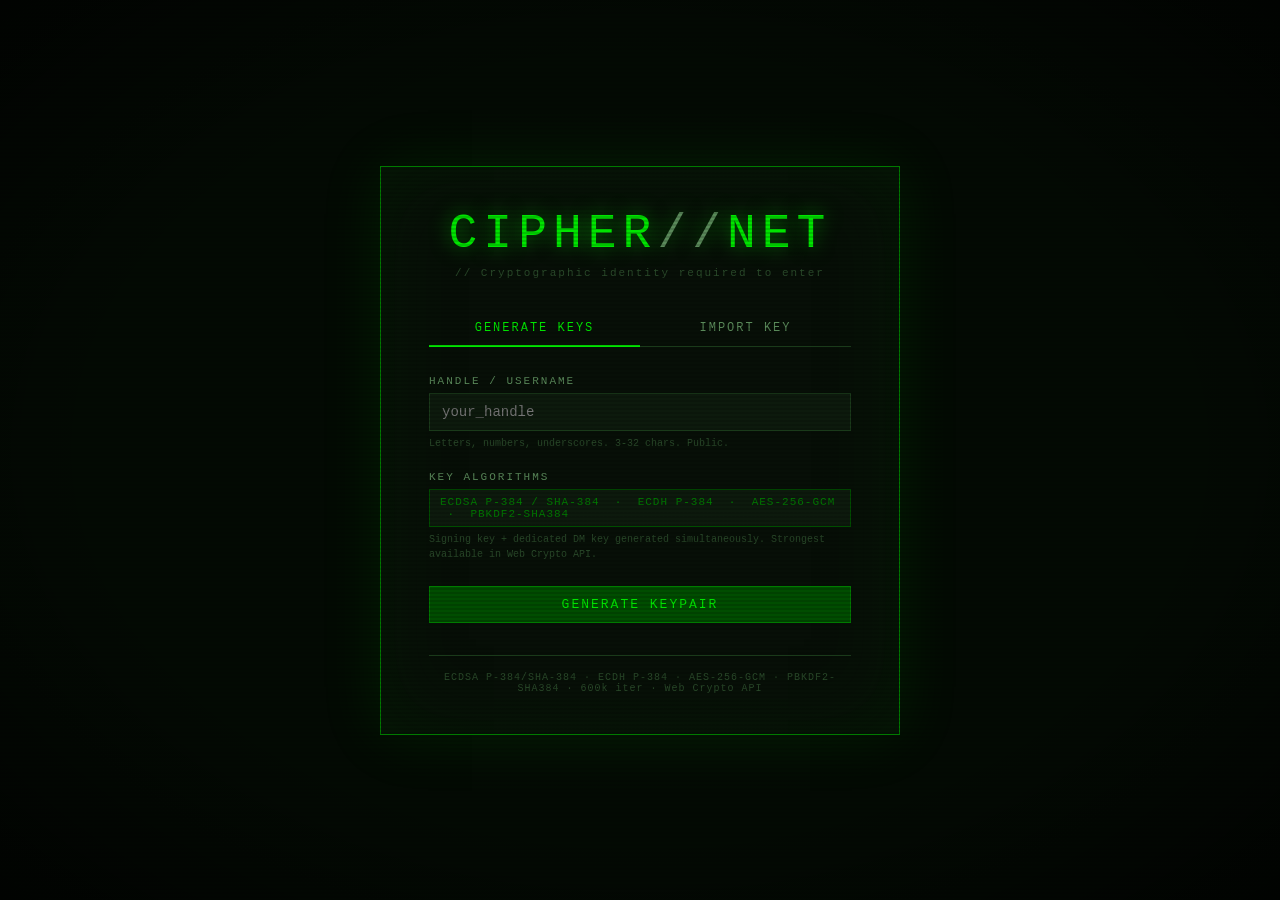
==== index.html @ cbbcfdb6 "removed ambiguity" ====
<!DOCTYPE html>
<html lang="en">
<head>
<meta charset="UTF-8">
<meta name="viewport" content="width=device-width, initial-scale=1.0">
<title>CIPHER // Secure Chat</title>
<link rel="stylesheet" href="app.css">
</head>
<body>

<!-- ═══ LOCK SCREEN ═══ -->
<div id="lock-screen">
  <div class="lock-inner">
    <div class="lock-logo">CIPHER<span>//</span>NET</div>
    <div class="lock-sub">// Cryptographic identity required to enter</div>

    <div class="lock-tab-bar">
      <div class="lock-tab active" id="lock-tab-register">GENERATE KEYS</div>
      <div class="lock-tab" id="lock-tab-login">IMPORT KEY</div>
    </div>

    <!-- REGISTER -->
    <div id="lock-panel-register">
      <div class="field-group">
        <label class="field-label" for="reg-username">Handle / Username</label>
        <input class="field-input" id="reg-username" type="text" placeholder="your_handle" maxlength="32" autocomplete="off" spellcheck="false">
        <div class="field-hint">Letters, numbers, underscores. 3-32 chars. Public.</div>
      </div>
      <div class="field-group">
        <div class="field-label">Key Algorithms</div>
        <div class="algo-badge">ECDSA P-384 / SHA-384 &nbsp;·&nbsp; ECDH P-384 &nbsp;·&nbsp; AES-256-GCM &nbsp;·&nbsp; PBKDF2-SHA384</div>
        <div class="field-hint">Signing key + dedicated DM key generated simultaneously. Strongest available in Web Crypto API.</div>
      </div>
      <div id="key-gen-area" class="hidden">
        <div class="progress-bar"><div class="progress-fill" id="gen-progress"></div></div>
        <div class="warning-box">
          <div class="w-title">WARNING: PRIVATE KEY - SHOWN ONCE</div>
          <p>Save your private key now. It will <strong class="amber">NOT</strong> be stored anywhere. If you lose it, your identity is gone forever. Your DM key is derived automatically and persists in localStorage.</p>
        </div>
        <div class="field-group field-group-rel">
          <label class="field-label priv-label">&#9888; SIGNING PRIVATE KEY &mdash; SAVE THIS &mdash; PASTE THIS TO LOG IN</label>
          <div class="key-display priv-key-box" id="priv-key-display">Generating...</div>
          <button class="copy-btn" id="copy-priv-btn">COPY PRIVATE KEY</button>
        </div>
        <div class="field-group field-group-rel">
          <label class="field-label pub-label">PUBLIC KEY &mdash; safe to share &mdash; do NOT paste this to log in</label>
          <div class="key-display" id="pub-key-display">Generating...</div>
          <button class="copy-btn" id="copy-pub-btn">COPY PUBLIC KEY</button>
        </div>
        <div class="check-row">
          <input type="checkbox" id="confirm-saved">
          <label for="confirm-saved">I have saved my private key securely. I understand it cannot be recovered if lost.</label>
        </div>
      </div>
      <div class="lock-btn-row">
        <button class="btn btn-primary btn-wide" id="btn-gen">GENERATE KEYPAIR</button>
        <button class="btn btn-primary btn-wide hidden" id="btn-activate" disabled>ENTER CIPHER//NET</button>
      </div>
    </div>

    <!-- IMPORT -->
    <div id="lock-panel-login" class="hidden">
      <div class="drop-zone" id="drop-zone">DROP cipher-identity.json HERE or click to browse</div>
      <input type="file" id="identity-file-input" accept=".json,application/json" class="hidden">
      <div class="identity-preview hidden" id="identity-preview"></div>
      <div class="field-group">
        <label class="field-label" for="login-privkey">Signing Private Key (PKCS#8 PEM)</label>
        <textarea class="field-input mono-sm" id="login-privkey" rows="5" placeholder="Paste your SIGNING PRIVATE KEY here&#10;-----BEGIN PRIVATE KEY-----&#10;MIG...&#10;-----END PRIVATE KEY-----&#10;(NOT the public key)" spellcheck="false"></textarea>
        <div class="field-hint">Your identity and DM key are re-derived from this.</div>
      </div>
      <div class="field-group">
        <label class="field-label" for="login-username">Handle (optional override)</label>
        <input class="field-input" id="login-username" type="text" placeholder="leave blank to use stored handle" maxlength="32" autocomplete="off">
      </div>
      <div id="login-error" class="login-error hidden"></div>
      <div class="lock-btn-row">
        <button class="btn btn-primary btn-wide" id="btn-import">IMPORT AND ENTER</button>
      </div>
    </div>

    <div class="lock-footer">ECDSA P-384/SHA-384 · ECDH P-384 · AES-256-GCM · PBKDF2-SHA384 · 600k iter · Web Crypto API</div>
  </div>
</div>

<!-- ═══ MAIN APP ═══ -->
<div id="app" class="hidden">
  <header>
    <div class="logo">CIPHER<span>//</span>NET</div>
    <div class="status-bar">
      <span><span class="dot active"></span>LOCAL NODE</span>
      <span id="user-badge" class="hidden"></span>
    </div>
  </header>

  <div id="storage-warning" class="hidden">
    <span class="warn-icon">!</span>
    <span>Identity lives in localStorage. Clearing site data will erase it.
    <button id="warn-export-btn" class="warn-link">Export backup</button></span>
    <button class="dismiss-warn" id="dismiss-warn-btn" title="Dismiss">x</button>
  </div>

  <div class="main">
    <!-- SIDEBAR -->
    <div class="sidebar">
      <div class="sidebar-section">
        <div class="sidebar-label">// Channels</div>
        <div class="channel-list" id="channel-list">
          <div class="channel-item active" data-channel="general" data-type="channel"># general <span class="online-count" id="cnt-general">0</span></div>
          <div class="channel-item" data-channel="random" data-type="channel"># random <span class="online-count" id="cnt-random">0</span></div>
          <div class="channel-item" data-channel="tech" data-type="channel"># tech <span class="online-count" id="cnt-tech">0</span></div>
        </div>
      </div>

      <div class="sidebar-section">
        <div class="sidebar-label">// Direct Messages</div>
        <div class="dm-list" id="dm-list">
          <div class="dm-empty">Click a user to open a DM</div>
        </div>
      </div>

      <div class="sidebar-section sidebar-users">
        <div class="sidebar-label">// Users <span class="sidebar-hint">(click to DM)</span></div>
        <div class="user-list" id="user-list">
          <div class="user-empty">No users</div>
        </div>
      </div>

      <div class="sidebar-section">
        <button class="btn btn-ghost btn-full" id="auth-btn">[ SIGN OUT ]</button>
      </div>
      <div class="sidebar-actions hidden" id="identity-actions">
        <div class="storage-health"><span class="sh-dot"></span><span>IDENTITY STORED LOCALLY</span></div>
        <button class="btn-tiny highlight" id="btn-export-identity">EXPORT PUBLIC IDENTITY</button>
        <button class="btn-tiny" id="btn-export-backup">EXPORT FULL BACKUP</button>
      </div>
    </div>

    <!-- CHAT AREA -->
    <div class="chat-area">
      <div class="chat-header">
        <strong id="channel-title"># general</strong>
        <span class="header-sep">·</span>
        <span id="channel-desc">Encrypted channel</span>
        <!-- Channel passphrase — hidden for DMs -->
        <div class="passphrase-wrap" id="passphrase-wrap">
          <input id="channel-passphrase" type="password" placeholder="channel passphrase..." autocomplete="new-password" spellcheck="false">
          <button class="btn-passphrase" id="btn-set-passphrase">SET KEY</button>
          <span class="enc-status" id="enc-status">NO KEY SET</span>
        </div>
        <!-- DM status — hidden for channels -->
        <div class="dm-header-info hidden" id="dm-header-info">
          <span class="enc-status active" id="dm-enc-status">ECDH E2E</span>
          <span class="dm-fp" id="dm-fp"></span>
        </div>
      </div>

      <div class="messages" id="messages"></div>

      <div class="input-area">
        <div class="input-wrap">
          <span class="input-prefix" id="input-prefix">&gt;</span>
          <input id="msg-input" type="text" placeholder="Set a channel passphrase to send messages..." disabled maxlength="2000" autocomplete="off" spellcheck="false">
          <button class="btn-send" id="btn-send" disabled>SEND</button>
        </div>
        <div class="input-hint" id="input-hint">&gt; SET A CHANNEL PASSPHRASE TO ENCRYPT AND SEND MESSAGES</div>
      </div>
    </div>
  </div>
</div>

<!-- DM key exchange modal -->
<div class="modal-overlay hidden" id="dm-key-modal">
  <div class="modal dm-modal">
    <div class="modal-title">DM KEY EXCHANGE</div>
    <div class="modal-sub">// To send encrypted DMs, the recipient must share their DM public key with you.</div>
    <div class="field-group">
      <label class="field-label">Recipient DM Public Key (SPKI PEM)</label>
      <textarea class="field-input mono-sm" id="dm-pubkey-input" rows="6" placeholder="-----BEGIN PUBLIC KEY-----&#10;Paste the recipient's DM public key here&#10;-----END PUBLIC KEY-----" spellcheck="false"></textarea>
      <div class="field-hint">Ask the recipient to share their DM public key from their identity export.</div>
    </div>
    <div id="dm-modal-error" class="login-error hidden"></div>
    <div class="btn-row">
      <button class="btn btn-ghost" id="dm-modal-cancel">CANCEL</button>
      <button class="btn btn-primary" id="dm-modal-confirm">START ENCRYPTED DM</button>
    </div>
  </div>
</div>

<div id="toast"></div>
<script src="app.js"></script>
</body>
</html>
---- app.css ----
/*
 * CIPHER//NET — app.css
 *
 * FONTS: fully offline / Tor-compatible.
 * To embed real fonts, run: python3 embed-fonts.py
 * It will inject base64 @font-face blocks at the top of this file.
 *
 * Without embedding, a system monospace stack is used which renders
 * correctly on Tor Browser, Tails, and most Linux/Windows/macOS systems.
 */

/* Stub @font-face blocks — replaced by embed-fonts.py */
@font-face {
  font-family: 'Share Tech Mono';
  font-style: normal;
  font-weight: 400;
  src: local('Courier New'), local('Courier'), local('monospace');
}

@font-face {
  font-family: 'VT323';
  font-style: normal;
  font-weight: 400;
  src: local('Courier New'), local('Courier'), local('monospace');
}

/* ─── VARIABLES ───────────────────────────────────── */
:root {
  --bg:         #030a03;
  --bg2:        #070f07;
  --surface:    #0d1a0d;
  --surface2:   #112011;
  --border:     #1a3a1a;
  --green:      #00e500;
  --green2:     #00b800;
  --green3:     #007a00;
  --green-dim:  #004d00;
  --amber:      #ffb300;
  --red:        #ff3333;
  --text:       #c8f0c8;
  --text-dim:   #5a8a5a;
  --text-faint: #2a4a2a;
  --mono:       'Share Tech Mono', 'Lucida Console', 'Lucida Sans Typewriter', 'Courier New', 'Nimbus Mono PS', monospace;
  --display:    'VT323', 'Courier New', 'Nimbus Mono PS', monospace;
  --glow:       0 0 8px rgba(0,229,0,0.4);
  --glow-strong:0 0 20px rgba(0,229,0,0.6);
}

/* ─── RESET ───────────────────────────────────────── */
*, *::before, *::after { box-sizing: border-box; margin: 0; padding: 0; }

html, body {
  height: 100%;
  background: var(--bg);
  color: var(--text);
  font-family: var(--mono);
  font-size: 14px;
  overflow: hidden;
}

/* Scanlines overlay */
body::before {
  content: '';
  position: fixed;
  inset: 0;
  background: repeating-linear-gradient(
    0deg,
    transparent,
    transparent 2px,
    rgba(0,0,0,0.15) 2px,
    rgba(0,0,0,0.15) 4px
  );
  pointer-events: none;
  z-index: 9999;
}

/* CRT vignette */
body::after {
  content: '';
  position: fixed;
  inset: 0;
  background: radial-gradient(ellipse at center, transparent 60%, rgba(0,0,0,0.7) 100%);
  pointer-events: none;
  z-index: 9998;
}

.hidden { display: none !important; }
.amber  { color: var(--amber); }

/* ─── LAYOUT ──────────────────────────────────────── */
#app {
  height: 100vh;
  display: flex;
  flex-direction: column;
}

.main {
  display: flex;
  flex: 1;
  overflow: hidden;
}

/* ─── HEADER ──────────────────────────────────────── */
header {
  display: flex;
  align-items: center;
  justify-content: space-between;
  padding: 10px 20px;
  border-bottom: 1px solid var(--border);
  background: var(--bg2);
  flex-shrink: 0;
}

.logo {
  font-family: var(--display);
  font-size: 28px;
  color: var(--green);
  text-shadow: var(--glow);
  letter-spacing: 4px;
}

.logo span { color: var(--text-dim); }

.status-bar {
  display: flex;
  gap: 20px;
  align-items: center;
  font-size: 11px;
  color: var(--text-dim);
}

.dot {
  display: inline-block;
  width: 8px; height: 8px;
  border-radius: 50%;
  background: var(--green3);
  margin-right: 6px;
  animation: pulse 2s infinite;
}
.dot.active { background: var(--green); box-shadow: var(--glow); }

@keyframes pulse {
  0%, 100% { opacity: 1; }
  50%       { opacity: 0.3; }
}

#user-badge {
  align-items: center;
  gap: 8px;
  background: var(--surface);
  border: 1px solid var(--border);
  padding: 4px 12px;
  font-size: 11px;
  color: var(--green2);
}

#user-badge.visible { display: flex; }

.badge-fp { color: var(--text-faint); margin-left: 4px; }

/* ─── STORAGE WARNING ─────────────────────────────── */
#storage-warning {
  background: rgba(255,179,0,0.06);
  border-bottom: 1px solid rgba(255,179,0,0.25);
  padding: 7px 20px;
  display: flex;
  align-items: center;
  gap: 10px;
  font-size: 11px;
  color: var(--amber);
  letter-spacing: 0.5px;
  flex-shrink: 0;
  animation: fadeIn 0.4s ease;
}

#storage-warning.hidden { display: none !important; }

@keyframes fadeIn {
  from { opacity: 0; transform: translateY(-4px); }
  to   { opacity: 1; transform: translateY(0); }
}

.warn-icon { font-size: 14px; flex-shrink: 0; }

.warn-link {
  background: none;
  border: none;
  color: var(--amber);
  text-decoration: underline;
  cursor: pointer;
  font-family: var(--mono);
  font-size: 11px;
  padding: 0;
}

.dismiss-warn {
  margin-left: auto;
  background: none;
  border: none;
  color: var(--amber);
  cursor: pointer;
  font-size: 16px;
  opacity: 0.6;
  padding: 0 4px;
  font-family: var(--mono);
}

.dismiss-warn:hover { opacity: 1; }

/* ─── SIDEBAR ─────────────────────────────────────── */
.sidebar {
  width: 220px;
  border-right: 1px solid var(--border);
  background: var(--bg2);
  display: flex;
  flex-direction: column;
  flex-shrink: 0;
  overflow: hidden;
}

.sidebar-section {
  padding: 10px;
  border-bottom: 1px solid var(--border);
}

.sidebar-users {
  flex: 1;
  overflow: hidden;
  display: flex;
  flex-direction: column;
}

.sidebar-label {
  font-size: 10px;
  color: var(--text-faint);
  letter-spacing: 2px;
  text-transform: uppercase;
  margin-bottom: 8px;
}

.channel-list {
  overflow-y: auto;
  padding: 0;
}

.channel-item {
  padding: 6px 10px;
  cursor: pointer;
  color: var(--text-dim);
  border: 1px solid transparent;
  margin-bottom: 2px;
  transition: all 0.15s;
  display: flex;
  align-items: center;
  gap: 6px;
}

.channel-item:hover  { color: var(--green); border-color: var(--green-dim); background: var(--surface); }
.channel-item.active { color: var(--green); border-color: var(--green3); background: var(--surface); box-shadow: inset 2px 0 0 var(--green); }

.online-count {
  margin-left: auto;
  font-size: 10px;
  background: var(--green-dim);
  color: var(--green);
  padding: 1px 5px;
  border-radius: 10px;
}

.user-list {
  flex: 1;
  overflow-y: auto;
  padding: 8px;
}

.user-empty {
  color: var(--text-faint);
  font-size: 11px;
  padding: 4px 10px;
}

.user-item {
  padding: 4px 10px;
  font-size: 12px;
  color: var(--text-dim);
  display: flex;
  align-items: center;
  gap: 6px;
  cursor: default;
  margin-bottom: 2px;
  transition: color 0.15s;
}

.user-item:hover { color: var(--green); }
.user-item.me    { color: var(--green2); }

.user-dot        { width: 6px; height: 6px; border-radius: 50%; background: var(--green3); flex-shrink: 0; }
.user-dot.online { background: var(--green); box-shadow: var(--glow); }

.user-fp { font-size: 10px; color: var(--text-faint); margin-left: auto; }

.btn-full { width: 100%; font-size: 11px; padding: 6px; }

/* ─── SIDEBAR IDENTITY ACTIONS ────────────────────── */
.sidebar-actions {
  padding: 8px;
  border-top: 1px solid var(--border);
  flex-direction: column;
  gap: 4px;
}

.sidebar-actions.visible { display: flex; }

.storage-health {
  display: flex;
  align-items: center;
  gap: 6px;
  padding: 6px 10px 2px;
  font-size: 10px;
  color: var(--text-faint);
  letter-spacing: 1px;
}

.sh-dot {
  width: 5px; height: 5px;
  border-radius: 50%;
  background: var(--green3);
  flex-shrink: 0;
}

.btn-tiny {
  background: transparent;
  border: 1px solid var(--border);
  color: var(--text-dim);
  font-family: var(--mono);
  font-size: 10px;
  letter-spacing: 1px;
  padding: 5px 8px;
  cursor: pointer;
  text-align: left;
  transition: all 0.15s;
  width: 100%;
}

.btn-tiny:hover    { border-color: var(--green3); color: var(--green2); background: var(--surface); }
.btn-tiny.highlight { border-color: var(--green-dim); color: var(--green3); }

/* ─── CHAT AREA ───────────────────────────────────── */
.chat-area {
  flex: 1;
  display: flex;
  flex-direction: column;
  overflow: hidden;
}

.chat-header {
  padding: 10px 20px;
  border-bottom: 1px solid var(--border);
  background: var(--bg2);
  display: flex;
  align-items: center;
  gap: 10px;
  font-size: 12px;
  color: var(--text-dim);
  flex-shrink: 0;
}

.chat-header strong { color: var(--green); font-size: 14px; }

.messages {
  flex: 1;
  overflow-y: auto;
  padding: 16px 20px;
  display: flex;
  flex-direction: column;
  gap: 2px;
}

.messages::-webkit-scrollbar       { width: 4px; }
.messages::-webkit-scrollbar-track { background: var(--bg); }
.messages::-webkit-scrollbar-thumb { background: var(--green-dim); }

.msg {
  display: grid;
  grid-template-columns: 130px 1fr;
  gap: 10px;
  padding: 3px 6px;
  border-radius: 2px;
  transition: background 0.1s;
}

.msg:hover { background: var(--surface); }

.msg-meta {
  display: flex;
  flex-direction: column;
  align-items: flex-end;
  padding-top: 2px;
}

.msg-author {
  font-size: 12px;
  font-weight: bold;
  color: var(--green2);
  white-space: nowrap;
  overflow: hidden;
  text-overflow: ellipsis;
  max-width: 120px;
}

.msg-author.me     { color: var(--amber); }
.msg-author.system { color: var(--text-faint); font-style: italic; }

.msg-time { font-size: 10px; color: var(--text-faint); }

.msg-body        { color: var(--text); line-height: 1.5; word-break: break-word; }
.msg-body.system { color: var(--text-dim); font-style: italic; }

.msg-sig { font-size: 10px; color: var(--green-dim); margin-top: 2px; display: flex; align-items: center; gap: 4px; }
.verified-icon { color: var(--green3); }

.no-login-hint {
  text-align: center;
  padding: 40px;
  color: var(--text-faint);
  font-size: 12px;
  line-height: 2;
}

.btn-hint-auth { margin-top: 10px; }

/* ─── INPUT AREA ──────────────────────────────────── */
.input-area {
  padding: 12px 20px;
  border-top: 1px solid var(--border);
  background: var(--bg2);
  flex-shrink: 0;
}

.input-wrap {
  display: flex;
  align-items: center;
  gap: 10px;
  background: var(--surface);
  border: 1px solid var(--border);
  padding: 6px 12px;
  transition: border-color 0.2s;
}

.input-wrap:focus-within {
  border-color: var(--green3);
  box-shadow: 0 0 0 1px var(--green-dim);
}

.input-prefix { color: var(--green3); font-size: 16px; flex-shrink: 0; }

#msg-input {
  flex: 1;
  background: transparent;
  border: none;
  outline: none;
  color: var(--text);
  font-family: var(--mono);
  font-size: 14px;
  caret-color: var(--green);
}

#msg-input::placeholder { color: var(--text-faint); }
#msg-input:disabled     { opacity: 0.4; }

.btn-send {
  background: transparent;
  border: 1px solid var(--green3);
  color: var(--green2);
  padding: 4px 14px;
  cursor: pointer;
  font-family: var(--mono);
  font-size: 12px;
  letter-spacing: 1px;
  transition: all 0.15s;
}

.btn-send:hover    { background: var(--green-dim); border-color: var(--green); color: var(--green); box-shadow: var(--glow); }
.btn-send:disabled { opacity: 0.3; cursor: not-allowed; }

.input-hint {
  font-size: 10px;
  color: var(--text-faint);
  margin-top: 6px;
  letter-spacing: 1px;
}

/* ─── MODAL ───────────────────────────────────────── */
.modal-overlay {
  position: fixed;
  inset: 0;
  background: rgba(0,0,0,0.85);
  display: flex;
  align-items: center;
  justify-content: center;
  z-index: 1000;
  backdrop-filter: blur(2px);
}

.modal {
  background: var(--bg2);
  border: 1px solid var(--green3);
  box-shadow: 0 0 40px rgba(0,229,0,0.15), inset 0 0 60px rgba(0,50,0,0.3);
  width: 540px;
  max-width: 95vw;
  max-height: 90vh;
  overflow-y: auto;
  padding: 32px;
}

.modal::-webkit-scrollbar       { width: 4px; }
.modal::-webkit-scrollbar-track { background: var(--bg); }
.modal::-webkit-scrollbar-thumb { background: var(--green-dim); }

.modal-title {
  font-family: var(--display);
  font-size: 32px;
  color: var(--green);
  text-shadow: var(--glow-strong);
  letter-spacing: 3px;
  margin-bottom: 6px;
}

.modal-sub {
  color: var(--text-dim);
  font-size: 12px;
  margin-bottom: 28px;
  letter-spacing: 1px;
}

.tab-bar {
  display: flex;
  border-bottom: 1px solid var(--border);
  margin-bottom: 24px;
}

.tab {
  padding: 8px 20px;
  cursor: pointer;
  font-size: 12px;
  color: var(--text-dim);
  letter-spacing: 1px;
  border-bottom: 2px solid transparent;
  margin-bottom: -1px;
  transition: all 0.15s;
}

.tab:hover  { color: var(--green); }
.tab.active { color: var(--green); border-bottom-color: var(--green); }

.field-group     { margin-bottom: 20px; }
.field-group-rel { position: relative; }

.field-label {
  display: block;
  font-size: 11px;
  color: var(--text-dim);
  letter-spacing: 2px;
  text-transform: uppercase;
  margin-bottom: 6px;
}

.field-input {
  width: 100%;
  background: var(--surface);
  border: 1px solid var(--border);
  color: var(--text);
  font-family: var(--mono);
  font-size: 14px;
  padding: 10px 12px;
  outline: none;
  transition: border-color 0.2s;
}

.field-input:focus { border-color: var(--green3); box-shadow: 0 0 0 1px var(--green-dim); }
.mono-sm { font-size: 11px; word-break: break-all; }

.field-hint {
  font-size: 10px;
  color: var(--text-faint);
  margin-top: 5px;
  line-height: 1.5;
}

.warning-box {
  background: rgba(255,50,0,0.08);
  border: 1px solid rgba(255,80,0,0.3);
  padding: 14px 16px;
  margin-bottom: 20px;
}

.warning-box .w-title {
  color: var(--amber);
  font-size: 12px;
  letter-spacing: 2px;
  margin-bottom: 6px;
}

.warning-box p { font-size: 12px; color: var(--text-dim); line-height: 1.6; }

.key-display {
  background: var(--surface);
  border: 1px solid var(--green-dim);
  padding: 12px;
  font-size: 10px;
  color: var(--green2);
  word-break: break-all;
  line-height: 1.6;
  max-height: 120px;
  overflow-y: auto;
  font-family: var(--mono);
}

.copy-btn {
  position: absolute;
  top: 24px;
  right: 0;
  background: var(--green-dim);
  border: none;
  color: var(--green);
  font-family: var(--mono);
  font-size: 10px;
  padding: 2px 8px;
  cursor: pointer;
  letter-spacing: 1px;
}

.copy-btn:hover { background: var(--green3); }

.progress-bar { height: 2px; background: var(--surface2); margin: 16px 0; overflow: hidden; }
.progress-fill { height: 100%; background: var(--green); box-shadow: var(--glow); width: 0; transition: width 0.3s ease; }

.check-row { display: flex; align-items: flex-start; gap: 10px; margin-bottom: 16px; }
.check-row input[type=checkbox] { margin-top: 2px; accent-color: var(--green); width: 14px; height: 14px; flex-shrink: 0; }
.check-row label { font-size: 12px; color: var(--text-dim); line-height: 1.5; cursor: pointer; }

.btn-row { display: flex; gap: 10px; margin-top: 24px; justify-content: flex-end; }

.btn {
  padding: 10px 24px;
  font-family: var(--mono);
  font-size: 13px;
  letter-spacing: 2px;
  cursor: pointer;
  border: none;
  transition: all 0.2s;
  text-transform: uppercase;
}

.btn-primary          { background: var(--green-dim); color: var(--green); border: 1px solid var(--green3); }
.btn-primary:hover    { background: var(--green3); box-shadow: var(--glow); }
.btn-primary:disabled { opacity: 0.4; cursor: not-allowed; }
.btn-ghost            { background: transparent; color: var(--text-dim); border: 1px solid var(--border); }
.btn-ghost:hover      { color: var(--text); border-color: var(--text-dim); }

.spinner {
  display: inline-block;
  width: 14px; height: 14px;
  border: 2px solid var(--green-dim);
  border-top-color: var(--green);
  border-radius: 50%;
  animation: spin 0.8s linear infinite;
  vertical-align: middle;
  margin-right: 8px;
}

@keyframes spin { to { transform: rotate(360deg); } }

/* ─── LOGIN TAB EXTRAS ────────────────────────────── */
.drop-zone {
  border: 1px dashed var(--border);
  padding: 14px;
  text-align: center;
  color: var(--text-faint);
  font-size: 11px;
  cursor: pointer;
  transition: all 0.2s;
  margin-bottom: 14px;
  letter-spacing: 1px;
}

.drop-zone:hover,
.drop-zone.drag-over { border-color: var(--green3); color: var(--green2); background: var(--surface); }

.identity-preview {
  background: var(--surface);
  border: 1px solid var(--green-dim);
  padding: 10px 12px;
  font-size: 11px;
  color: var(--green2);
  margin-bottom: 14px;
  line-height: 1.8;
}

.ip-label   { color: var(--text-dim); font-size: 10px; letter-spacing: 1px; }
.ip-fp      { color: var(--text-dim); }

.login-error {
  color: var(--red);
  font-size: 12px;
  margin-bottom: 12px;
  padding: 8px;
  border: 1px solid rgba(255,50,50,0.3);
  background: rgba(255,0,0,0.05);
}

/* ─── TOAST ───────────────────────────────────────── */
#toast {
  position: fixed;
  bottom: 20px;
  left: 50%;
  transform: translateX(-50%) translateY(60px);
  background: var(--surface2);
  border: 1px solid var(--green3);
  color: var(--green);
  padding: 8px 20px;
  font-size: 12px;
  letter-spacing: 1px;
  transition: transform 0.3s ease;
  z-index: 9000;
  pointer-events: none;
  box-shadow: var(--glow);
}

#toast.show { transform: translateX(-50%) translateY(0); }

/* ─── LOCK SCREEN ─────────────────────────────────── */
#lock-screen {
  position: fixed;
  inset: 0;
  background: var(--bg);
  display: flex;
  align-items: center;
  justify-content: center;
  z-index: 5000;
  overflow-y: auto;
  padding: 20px;
}

#lock-screen.hidden { display: none !important; }

.lock-inner {
  width: 520px;
  max-width: 100%;
  padding: 40px 48px;
  border: 1px solid var(--green3);
  background: var(--bg2);
  box-shadow: 0 0 60px rgba(0,229,0,0.1), inset 0 0 80px rgba(0,40,0,0.4);
}

.lock-logo {
  font-family: var(--display);
  font-size: 48px;
  color: var(--green);
  text-shadow: var(--glow-strong);
  letter-spacing: 6px;
  text-align: center;
  margin-bottom: 6px;
}

.lock-logo span { color: var(--text-dim); }

.lock-sub {
  text-align: center;
  font-size: 11px;
  color: var(--text-faint);
  letter-spacing: 2px;
  margin-bottom: 32px;
}

.lock-tab-bar {
  display: flex;
  border-bottom: 1px solid var(--border);
  margin-bottom: 28px;
}

.lock-tab {
  flex: 1;
  text-align: center;
  padding: 10px;
  cursor: pointer;
  font-size: 12px;
  color: var(--text-dim);
  letter-spacing: 2px;
  border-bottom: 2px solid transparent;
  margin-bottom: -1px;
  transition: all 0.15s;
}

.lock-tab:hover  { color: var(--green); }
.lock-tab.active { color: var(--green); border-bottom-color: var(--green); }

.lock-btn-row {
  display: flex;
  flex-direction: column;
  gap: 10px;
  margin-top: 24px;
}

.btn-wide { width: 100%; text-align: center; }

.lock-footer {
  margin-top: 32px;
  text-align: center;
  font-size: 10px;
  color: var(--text-faint);
  letter-spacing: 1px;
  border-top: 1px solid var(--border);
  padding-top: 16px;
}

/* ─── CHANNEL PASSPHRASE ──────────────────────────── */
.chat-header {
  flex-wrap: wrap;
  gap: 8px;
}

.header-sep { color: var(--text-faint); }

.passphrase-wrap {
  margin-left: auto;
  display: flex;
  align-items: center;
  gap: 6px;
  background: var(--surface);
  border: 1px solid var(--border);
  padding: 3px 8px;
}

#channel-passphrase {
  background: transparent;
  border: none;
  outline: none;
  color: var(--text);
  font-family: var(--mono);
  font-size: 12px;
  width: 180px;
  caret-color: var(--green);
}

#channel-passphrase::placeholder { color: var(--text-faint); }

.btn-passphrase {
  background: transparent;
  border: 1px solid var(--green-dim);
  color: var(--green3);
  font-family: var(--mono);
  font-size: 10px;
  letter-spacing: 1px;
  padding: 2px 8px;
  cursor: pointer;
  transition: all 0.15s;
}

.btn-passphrase:hover { border-color: var(--green); color: var(--green); }

.enc-status {
  font-size: 10px;
  letter-spacing: 1px;
  padding: 2px 6px;
  border: 1px solid var(--border);
  color: var(--text-faint);
  white-space: nowrap;
}

.enc-status.active {
  color: var(--green);
  border-color: var(--green3);
  background: var(--green-dim);
  box-shadow: var(--glow);
}

/* encrypted badge on messages */
.msg-enc {
  font-size: 10px;
  color: var(--green3);
  margin-top: 2px;
  letter-spacing: 1px;
}

.msg-enc.failed { color: var(--red); }

.no-crypto {
  color: var(--red);
  padding: 40px;
  font-family: var(--mono);
  font-size: 14px;
  text-align: center;
}

/* ─── DM SIDEBAR ──────────────────────────────────── */
.sidebar-hint { font-size: 9px; color: var(--text-faint); letter-spacing: 1px; }

.dm-list { padding: 4px 8px; }
.dm-empty { color: var(--text-faint); font-size: 11px; padding: 4px 10px; }

.dm-item {
  padding: 5px 10px;
  cursor: pointer;
  color: var(--text-dim);
  border: 1px solid transparent;
  margin-bottom: 2px;
  font-size: 12px;
  display: flex;
  align-items: center;
  gap: 6px;
  transition: all 0.15s;
}
.dm-item:hover  { color: var(--green); border-color: var(--green-dim); background: var(--surface); }
.dm-item.active { color: var(--green); border-color: var(--green3); background: var(--surface); box-shadow: inset 2px 0 0 var(--green); }
.dm-icon { color: var(--amber); font-size: 11px; }
.dm-item.active .dm-icon { color: var(--green); }

/* ─── DM HEADER INFO ──────────────────────────────── */
.dm-header-info {
  margin-left: auto;
  display: flex;
  align-items: center;
  gap: 8px;
}

.dm-fp {
  font-size: 10px;
  color: var(--text-faint);
  letter-spacing: 1px;
}

/* ─── DM MODAL ────────────────────────────────────── */
.modal-overlay {
  position: fixed;
  inset: 0;
  background: rgba(0,0,0,0.85);
  display: flex;
  align-items: center;
  justify-content: center;
  z-index: 2000;
  backdrop-filter: blur(2px);
}

.modal {
  background: var(--bg2);
  border: 1px solid var(--green3);
  box-shadow: 0 0 40px rgba(0,229,0,0.12);
  width: 500px;
  max-width: 95vw;
  max-height: 90vh;
  overflow-y: auto;
  padding: 28px 32px;
}

.dm-modal { border-color: var(--amber); box-shadow: 0 0 40px rgba(255,179,0,0.08); }
.dm-modal .modal-title { color: var(--amber); text-shadow: 0 0 12px rgba(255,179,0,0.4); }

.modal-title {
  font-family: var(--display);
  font-size: 28px;
  color: var(--green);
  letter-spacing: 3px;
  margin-bottom: 4px;
}

.modal-sub { color: var(--text-dim); font-size: 11px; margin-bottom: 24px; letter-spacing: 1px; }

.btn-row { display: flex; gap: 10px; justify-content: flex-end; margin-top: 20px; }

/* ─── DM MESSAGE INDICATOR ────────────────────────── */
.msg-dm-badge {
  font-size: 10px;
  color: var(--amber);
  letter-spacing: 1px;
  margin-top: 2px;
}

/* ─── ALGO BADGE ──────────────────────────────────── */
.algo-badge {
  font-size: 11px;
  color: var(--green3);
  background: var(--surface);
  border: 1px solid var(--green-dim);
  padding: 6px 10px;
  letter-spacing: 1px;
  margin-top: 4px;
}

/* ─── KEY DISPLAY DISTINCTION ─────────────────────── */
.priv-label {
  color: var(--amber) !important;
  letter-spacing: 2px;
}

.priv-key-box {
  border-color: var(--amber) !important;
  box-shadow: 0 0 8px rgba(255,179,0,0.15);
}

.pub-label {
  color: var(--text-faint);
  letter-spacing: 1px;
}
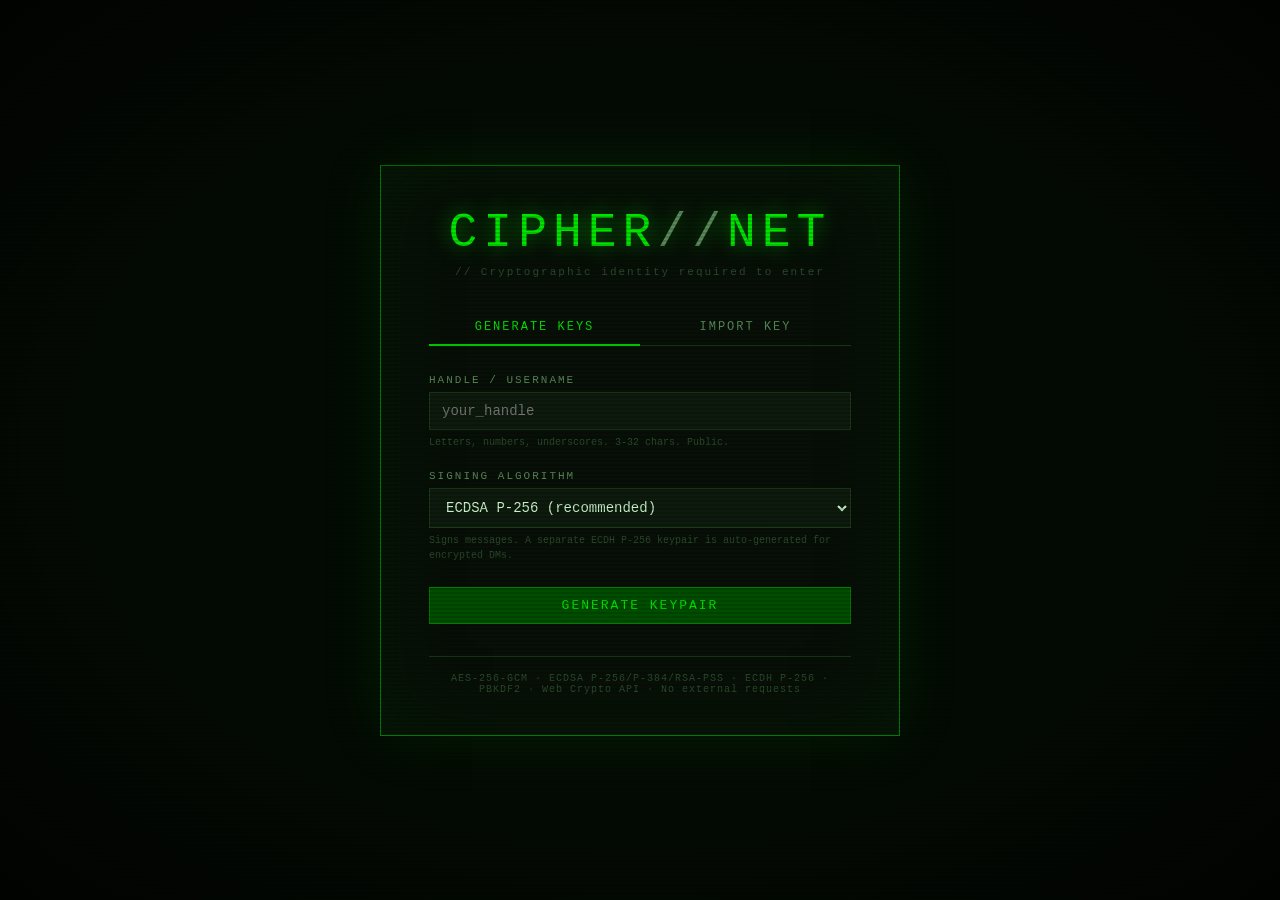
==== commit 0fb25d4e: "fixed buttons" ====
--- a/index.html
+++ b/index.html
@@ -27,9 +27,13 @@
         <div class="field-hint">Letters, numbers, underscores. 3-32 chars. Public.</div>
       </div>
       <div class="field-group">
-        <div class="field-label">Key Algorithms</div>
-        <div class="algo-badge">ECDSA P-384 / SHA-384 &nbsp;·&nbsp; ECDH P-384 &nbsp;·&nbsp; AES-256-GCM &nbsp;·&nbsp; PBKDF2-SHA384</div>
-        <div class="field-hint">Signing key + dedicated DM key generated simultaneously. Strongest available in Web Crypto API.</div>
+        <label class="field-label" for="reg-algo">Signing Algorithm</label>
+        <select class="field-input" id="reg-algo">
+          <option value="ECDSA-P256">ECDSA P-256 (recommended)</option>
+          <option value="ECDSA-P384">ECDSA P-384 (stronger)</option>
+          <option value="RSA-PSS">RSA-PSS 2048 (classical)</option>
+        </select>
+        <div class="field-hint">Signs messages. A separate ECDH P-256 keypair is auto-generated for encrypted DMs.</div>
       </div>
       <div id="key-gen-area" class="hidden">
         <div class="progress-bar"><div class="progress-fill" id="gen-progress"></div></div>
@@ -78,7 +82,7 @@
       </div>
     </div>
 
-    <div class="lock-footer">ECDSA P-384/SHA-384 · ECDH P-384 · AES-256-GCM · PBKDF2-SHA384 · 600k iter · Web Crypto API</div>
+    <div class="lock-footer">AES-256-GCM · ECDSA P-256/P-384/RSA-PSS · ECDH P-256 · PBKDF2 · Web Crypto API · No external requests</div>
   </div>
 </div>
 
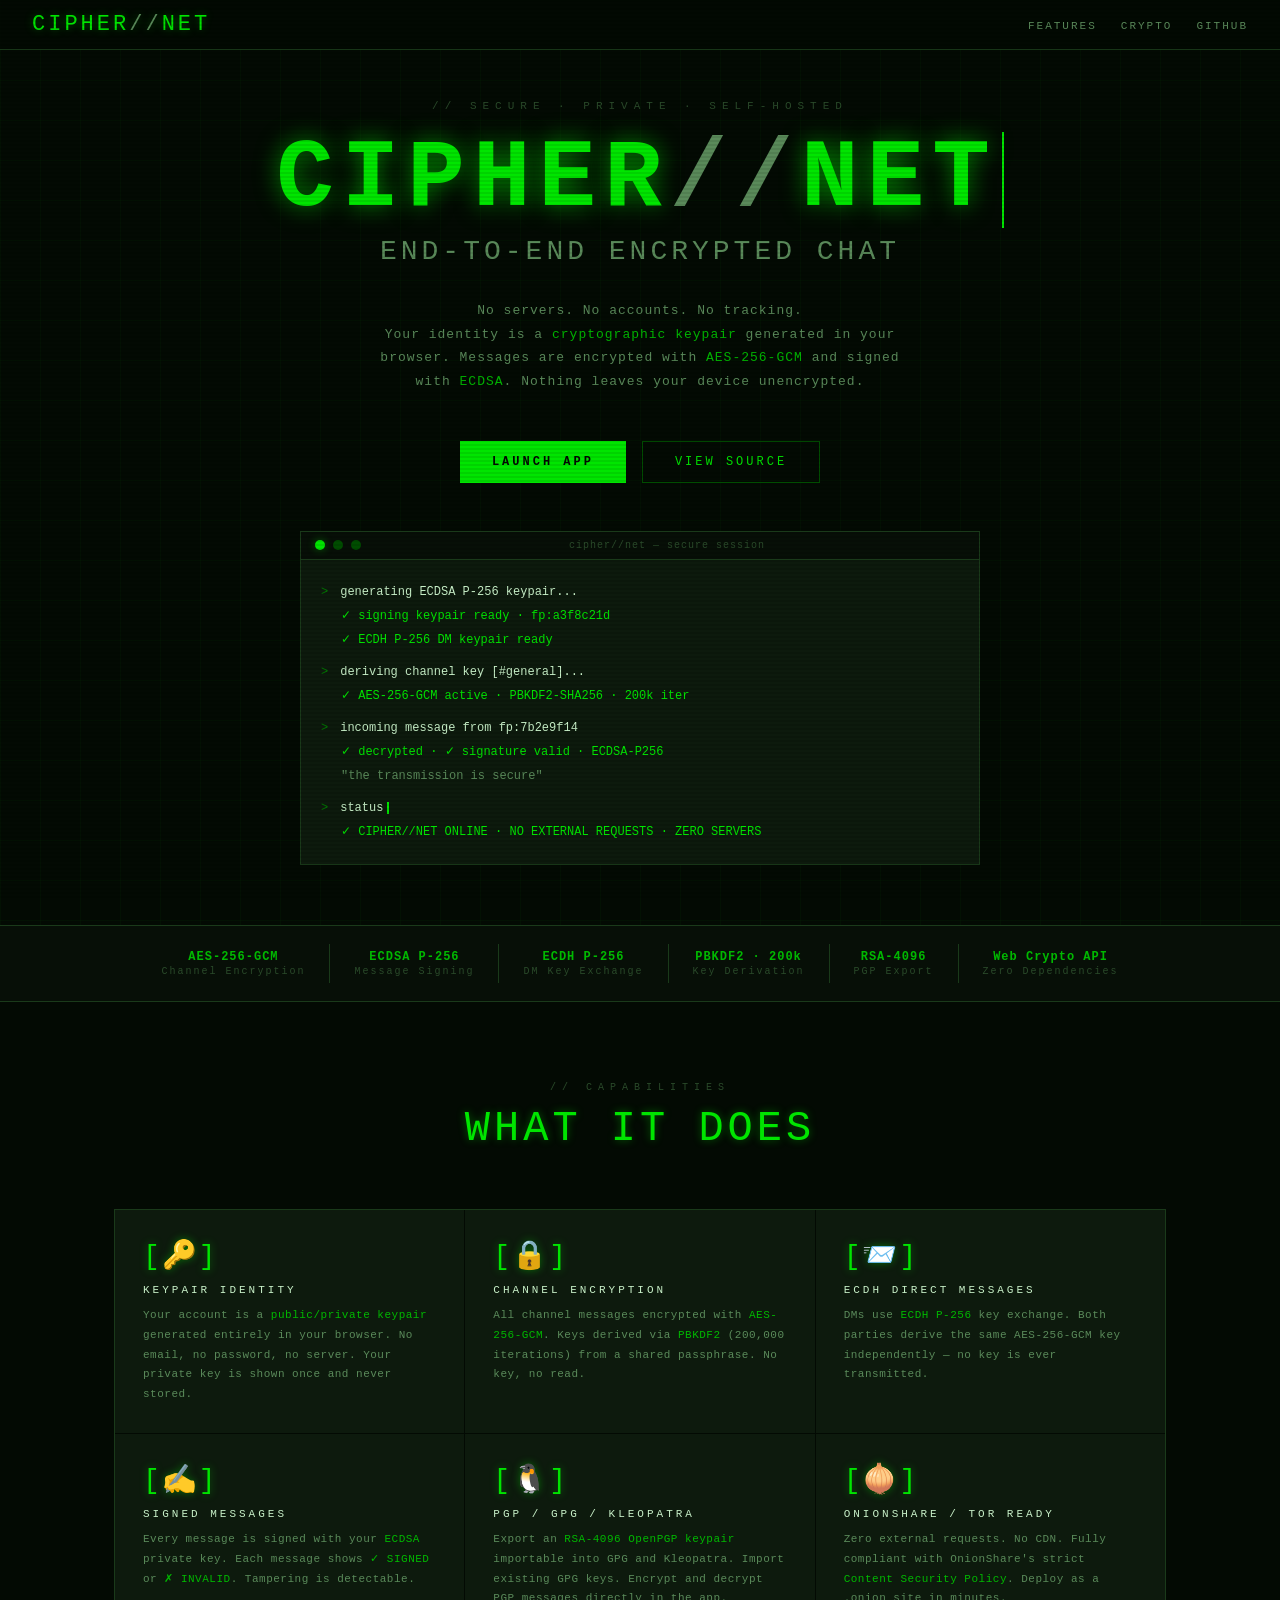
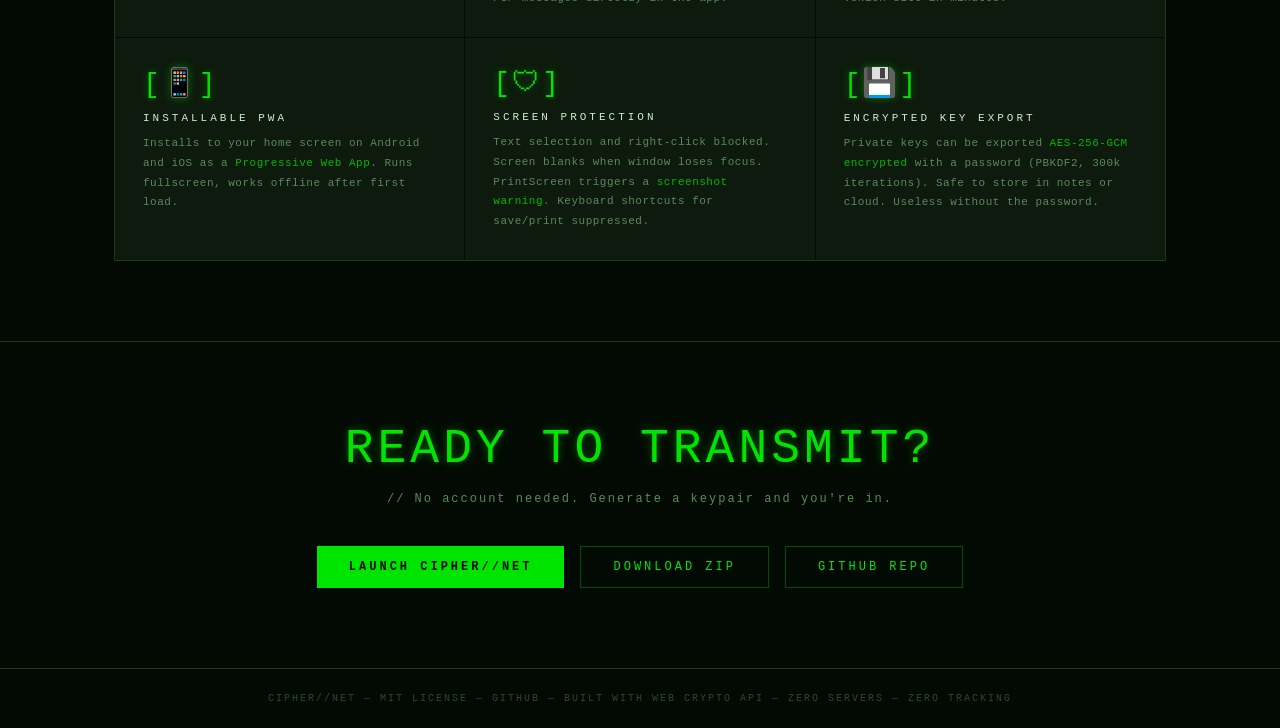
==== commit b6bded27: "update pages index" ====
--- a/index.html
+++ b/index.html
@@ -3,194 +3,637 @@
 <head>
 <meta charset="UTF-8">
 <meta name="viewport" content="width=device-width, initial-scale=1.0">
-<title>CIPHER // Secure Chat</title>
-<link rel="stylesheet" href="app.css">
+<meta name="description" content="CIPHER//NET — self-hosted end-to-end encrypted chat. No servers, no accounts, no tracking. AES-256-GCM, ECDSA, ECDH, PGP compatible.">
+<meta property="og:title" content="CIPHER//NET">
+<meta property="og:description" content="End-to-end encrypted chat. No servers. No accounts. Just keys.">
+<meta property="og:type" content="website">
+<title>CIPHER//NET</title>
+<style>
+/* ── Variables ── */
+:root {
+  --bg:         #030a03;
+  --bg2:        #070f07;
+  --surface:    #0d1a0d;
+  --border:     #1a3a1a;
+  --green:      #00e500;
+  --green2:     #00b800;
+  --green3:     #007a00;
+  --green-dim:  #004d00;
+  --amber:      #ffb300;
+  --text:       #c8f0c8;
+  --text-dim:   #5a8a5a;
+  --text-faint: #2a4a2a;
+  --mono:       'Share Tech Mono', 'Lucida Console', 'Courier New', monospace;
+  --display:    'VT323', 'Courier New', monospace;
+  --glow:       0 0 8px rgba(0,229,0,0.4);
+  --glow-strong:0 0 24px rgba(0,229,0,0.6);
+}
+
+/* ── Reset ── */
+*, *::before, *::after { box-sizing: border-box; margin: 0; padding: 0; }
+
+html { scroll-behavior: smooth; }
+
+body {
+  font-family: var(--mono);
+  background: var(--bg);
+  color: var(--text);
+  min-height: 100vh;
+  overflow-x: hidden;
+}
+
+/* ── Scanline overlay ── */
+body::before {
+  content: '';
+  position: fixed;
+  inset: 0;
+  background: repeating-linear-gradient(
+    0deg,
+    transparent,
+    transparent 2px,
+    rgba(0,0,0,0.08) 2px,
+    rgba(0,0,0,0.08) 4px
+  );
+  pointer-events: none;
+  z-index: 1000;
+}
+
+/* ── Nav ── */
+nav {
+  position: fixed;
+  top: 0; left: 0; right: 0;
+  z-index: 100;
+  display: flex;
+  align-items: center;
+  justify-content: space-between;
+  padding: 12px 32px;
+  background: rgba(3,10,3,0.92);
+  border-bottom: 1px solid var(--border);
+  backdrop-filter: blur(4px);
+}
+
+.nav-logo {
+  font-family: var(--display);
+  font-size: 22px;
+  color: var(--green);
+  text-shadow: var(--glow);
+  letter-spacing: 3px;
+  text-decoration: none;
+}
+
+.nav-logo span { color: var(--text-dim); }
+
+.nav-links {
+  display: flex;
+  gap: 24px;
+  list-style: none;
+}
+
+.nav-links a {
+  color: var(--text-dim);
+  text-decoration: none;
+  font-size: 11px;
+  letter-spacing: 2px;
+  text-transform: uppercase;
+  transition: color 0.2s;
+}
+
+.nav-links a:hover { color: var(--green); }
+
+/* ── Hero ── */
+.hero {
+  min-height: 100vh;
+  display: flex;
+  flex-direction: column;
+  align-items: center;
+  justify-content: center;
+  text-align: center;
+  padding: 100px 24px 60px;
+  position: relative;
+}
+
+/* Animated grid bg */
+.hero::after {
+  content: '';
+  position: absolute;
+  inset: 0;
+  background-image:
+    linear-gradient(rgba(0,229,0,0.03) 1px, transparent 1px),
+    linear-gradient(90deg, rgba(0,229,0,0.03) 1px, transparent 1px);
+  background-size: 40px 40px;
+  pointer-events: none;
+  animation: gridPulse 8s ease-in-out infinite;
+}
+
+@keyframes gridPulse {
+  0%, 100% { opacity: 0.5; }
+  50%       { opacity: 1; }
+}
+
+.hero-eyebrow {
+  font-size: 11px;
+  letter-spacing: 6px;
+  color: var(--text-faint);
+  margin-bottom: 20px;
+  text-transform: uppercase;
+}
+
+.hero-title {
+  font-family: var(--display);
+  font-size: clamp(52px, 10vw, 96px);
+  color: var(--green);
+  text-shadow: var(--glow-strong);
+  letter-spacing: 8px;
+  line-height: 1;
+  margin-bottom: 8px;
+  position: relative;
+  z-index: 1;
+}
+
+.hero-title span { color: var(--text-dim); text-shadow: none; }
+
+.hero-sub {
+  font-family: var(--display);
+  font-size: clamp(18px, 3vw, 28px);
+  color: var(--text-dim);
+  letter-spacing: 4px;
+  margin-bottom: 32px;
+}
+
+.hero-desc {
+  max-width: 560px;
+  font-size: 13px;
+  color: var(--text-dim);
+  line-height: 1.8;
+  letter-spacing: 1px;
+  margin-bottom: 48px;
+  position: relative;
+  z-index: 1;
+}
+
+.hero-desc em {
+  color: var(--green2);
+  font-style: normal;
+}
+
+.hero-btns {
+  display: flex;
+  gap: 16px;
+  flex-wrap: wrap;
+  justify-content: center;
+  position: relative;
+  z-index: 1;
+}
+
+.btn-primary {
+  display: inline-block;
+  padding: 14px 32px;
+  background: var(--green);
+  color: var(--bg);
+  font-family: var(--mono);
+  font-size: 12px;
+  font-weight: 700;
+  letter-spacing: 3px;
+  text-decoration: none;
+  text-transform: uppercase;
+  border: none;
+  cursor: pointer;
+  transition: background 0.2s, box-shadow 0.2s;
+}
+
+.btn-primary:hover {
+  background: var(--green2);
+  box-shadow: var(--glow-strong);
+}
+
+.btn-outline {
+  display: inline-block;
+  padding: 13px 32px;
+  background: transparent;
+  color: var(--green);
+  font-family: var(--mono);
+  font-size: 12px;
+  letter-spacing: 3px;
+  text-decoration: none;
+  text-transform: uppercase;
+  border: 1px solid var(--green-dim);
+  cursor: pointer;
+  transition: border-color 0.2s, color 0.2s, box-shadow 0.2s;
+}
+
+.btn-outline:hover {
+  border-color: var(--green);
+  color: var(--green);
+  box-shadow: var(--glow);
+}
+
+/* Blinking cursor */
+.cursor {
+  display: inline-block;
+  width: 2px;
+  height: 1em;
+  background: var(--green);
+  margin-left: 4px;
+  vertical-align: middle;
+  animation: blink 1s step-end infinite;
+}
+
+@keyframes blink {
+  0%, 100% { opacity: 1; }
+  50%       { opacity: 0; }
+}
+
+/* ── Terminal preview ── */
+.terminal-wrap {
+  width: 100%;
+  max-width: 680px;
+  margin: 48px auto 0;
+  position: relative;
+  z-index: 1;
+}
+
+.terminal {
+  background: var(--surface);
+  border: 1px solid var(--border);
+  font-size: 12px;
+  overflow: hidden;
+}
+
+.terminal-bar {
+  background: var(--bg2);
+  border-bottom: 1px solid var(--border);
+  padding: 8px 14px;
+  display: flex;
+  align-items: center;
+  gap: 8px;
+}
+
+.t-dot {
+  width: 10px; height: 10px;
+  border-radius: 50%;
+  background: var(--green-dim);
+}
+
+.t-dot.active { background: var(--green); box-shadow: var(--glow); }
+
+.terminal-url {
+  flex: 1;
+  text-align: center;
+  font-size: 10px;
+  color: var(--text-faint);
+  letter-spacing: 1px;
+}
+
+.terminal-body {
+  padding: 20px;
+  line-height: 2;
+}
+
+.t-line { display: flex; gap: 12px; }
+
+.t-prompt { color: var(--green3); user-select: none; }
+
+.t-cmd    { color: var(--text); }
+.t-out    { color: var(--text-dim); padding-left: 20px; }
+.t-ok     { color: var(--green); }
+.t-warn   { color: var(--amber); }
+.t-gap    { height: 8px; }
+
+/* ── Features ── */
+.features {
+  padding: 80px 24px;
+  max-width: 1100px;
+  margin: 0 auto;
+}
+
+.section-header {
+  text-align: center;
+  margin-bottom: 56px;
+}
+
+.section-label {
+  font-size: 10px;
+  letter-spacing: 6px;
+  color: var(--text-faint);
+  text-transform: uppercase;
+  margin-bottom: 12px;
+}
+
+.section-title {
+  font-family: var(--display);
+  font-size: clamp(28px, 4vw, 42px);
+  color: var(--green);
+  letter-spacing: 4px;
+  text-shadow: var(--glow);
+}
+
+.features-grid {
+  display: grid;
+  grid-template-columns: repeat(auto-fit, minmax(280px, 1fr));
+  gap: 1px;
+  border: 1px solid var(--border);
+}
+
+.feature-card {
+  background: var(--surface);
+  padding: 28px;
+  border: none;
+  transition: background 0.2s;
+}
+
+.feature-card:hover { background: var(--bg2); }
+
+.feature-icon {
+  font-family: var(--display);
+  font-size: 28px;
+  color: var(--green);
+  text-shadow: var(--glow);
+  margin-bottom: 12px;
+  letter-spacing: 2px;
+}
+
+.feature-title {
+  font-size: 11px;
+  letter-spacing: 3px;
+  color: var(--text);
+  text-transform: uppercase;
+  margin-bottom: 10px;
+}
+
+.feature-desc {
+  font-size: 11px;
+  color: var(--text-dim);
+  line-height: 1.8;
+  letter-spacing: 0.5px;
+}
+
+.feature-desc em {
+  color: var(--green2);
+  font-style: normal;
+}
+
+/* ── Crypto spec bar ── */
+.spec-bar {
+  background: var(--bg2);
+  border-top: 1px solid var(--border);
+  border-bottom: 1px solid var(--border);
+  padding: 18px 24px;
+  display: flex;
+  flex-wrap: wrap;
+  justify-content: center;
+  gap: 0;
+}
+
+.spec-item {
+  padding: 6px 24px;
+  font-size: 10px;
+  letter-spacing: 2px;
+  color: var(--text-faint);
+  border-right: 1px solid var(--border);
+  text-align: center;
+}
+
+.spec-item:last-child { border-right: none; }
+
+.spec-item strong {
+  display: block;
+  color: var(--green2);
+  font-size: 12px;
+  letter-spacing: 1px;
+  margin-bottom: 2px;
+}
+
+/* ── CTA ── */
+.cta {
+  padding: 80px 24px;
+  text-align: center;
+  border-top: 1px solid var(--border);
+}
+
+.cta-title {
+  font-family: var(--display);
+  font-size: clamp(28px, 4vw, 48px);
+  color: var(--green);
+  letter-spacing: 4px;
+  text-shadow: var(--glow);
+  margin-bottom: 16px;
+}
+
+.cta-sub {
+  font-size: 12px;
+  color: var(--text-dim);
+  letter-spacing: 2px;
+  margin-bottom: 40px;
+}
+
+.cta-btns {
+  display: flex;
+  gap: 16px;
+  justify-content: center;
+  flex-wrap: wrap;
+}
+
+/* ── Footer ── */
+footer {
+  border-top: 1px solid var(--border);
+  padding: 24px;
+  text-align: center;
+  font-size: 10px;
+  color: var(--text-faint);
+  letter-spacing: 2px;
+}
+
+footer a { color: var(--text-faint); text-decoration: none; }
+footer a:hover { color: var(--green); }
+
+/* ── Responsive ── */
+@media (max-width: 600px) {
+  nav { padding: 12px 16px; }
+  .nav-links { gap: 16px; }
+  .spec-item { border-right: none; border-bottom: 1px solid var(--border); width: 100%; }
+  .spec-item:last-child { border-bottom: none; }
+}
+</style>
 </head>
 <body>
 
-<!-- ═══ LOCK SCREEN ═══ -->
-<div id="lock-screen">
-  <div class="lock-inner">
-    <div class="lock-logo">CIPHER<span>//</span>NET</div>
-    <div class="lock-sub">// Cryptographic identity required to enter</div>
-
-    <div class="lock-tab-bar">
-      <div class="lock-tab active" id="lock-tab-register">GENERATE KEYS</div>
-      <div class="lock-tab" id="lock-tab-login">IMPORT KEY</div>
-    </div>
-
-    <!-- REGISTER -->
-    <div id="lock-panel-register">
-      <div class="field-group">
-        <label class="field-label" for="reg-username">Handle / Username</label>
-        <input class="field-input" id="reg-username" type="text" placeholder="your_handle" maxlength="32" autocomplete="off" spellcheck="false">
-        <div class="field-hint">Letters, numbers, underscores. 3-32 chars. Public.</div>
-      </div>
-      <div class="field-group">
-        <label class="field-label" for="reg-algo">Signing Algorithm</label>
-        <select class="field-input" id="reg-algo">
-          <option value="ECDSA-P256">ECDSA P-256 (recommended)</option>
-          <option value="ECDSA-P384">ECDSA P-384 (stronger)</option>
-          <option value="RSA-PSS">RSA-PSS 2048 (classical)</option>
-        </select>
-        <div class="field-hint">Signs messages. A separate ECDH P-256 keypair is auto-generated for encrypted DMs.</div>
-      </div>
-      <div id="key-gen-area" class="hidden">
-        <div class="progress-bar"><div class="progress-fill" id="gen-progress"></div></div>
-        <div class="warning-box">
-          <div class="w-title">WARNING: PRIVATE KEY - SHOWN ONCE</div>
-          <p>Save your private key now. It will <strong class="amber">NOT</strong> be stored anywhere. If you lose it, your identity is gone forever. Your DM key is derived automatically and persists in localStorage.</p>
-        </div>
-        <div class="field-group field-group-rel">
-          <label class="field-label priv-label">&#9888; SIGNING PRIVATE KEY &mdash; SAVE THIS &mdash; PASTE THIS TO LOG IN</label>
-          <div class="key-display priv-key-box" id="priv-key-display">Generating...</div>
-          <button class="copy-btn" id="copy-priv-btn">COPY PRIVATE KEY</button>
-        </div>
-        <div class="field-group field-group-rel">
-          <label class="field-label pub-label">PUBLIC KEY &mdash; safe to share &mdash; do NOT paste this to log in</label>
-          <div class="key-display" id="pub-key-display">Generating...</div>
-          <button class="copy-btn" id="copy-pub-btn">COPY PUBLIC KEY</button>
-        </div>
-        <div class="check-row">
-          <input type="checkbox" id="confirm-saved">
-          <label for="confirm-saved">I have saved my private key securely. I understand it cannot be recovered if lost.</label>
-        </div>
-      </div>
-      <div class="lock-btn-row">
-        <button class="btn btn-primary btn-wide" id="btn-gen">GENERATE KEYPAIR</button>
-        <button class="btn btn-primary btn-wide hidden" id="btn-activate" disabled>ENTER CIPHER//NET</button>
-      </div>
-    </div>
-
-    <!-- IMPORT -->
-    <div id="lock-panel-login" class="hidden">
-      <div class="drop-zone" id="drop-zone">DROP cipher-identity.json HERE or click to browse</div>
-      <input type="file" id="identity-file-input" accept=".json,application/json" class="hidden">
-      <div class="identity-preview hidden" id="identity-preview"></div>
-      <div class="field-group">
-        <label class="field-label" for="login-privkey">Signing Private Key (PKCS#8 PEM)</label>
-        <textarea class="field-input mono-sm" id="login-privkey" rows="5" placeholder="Paste your SIGNING PRIVATE KEY here&#10;-----BEGIN PRIVATE KEY-----&#10;MIG...&#10;-----END PRIVATE KEY-----&#10;(NOT the public key)" spellcheck="false"></textarea>
-        <div class="field-hint">Your identity and DM key are re-derived from this.</div>
-      </div>
-      <div class="field-group">
-        <label class="field-label" for="login-username">Handle (optional override)</label>
-        <input class="field-input" id="login-username" type="text" placeholder="leave blank to use stored handle" maxlength="32" autocomplete="off">
-      </div>
-      <div id="login-error" class="login-error hidden"></div>
-      <div class="lock-btn-row">
-        <button class="btn btn-primary btn-wide" id="btn-import">IMPORT AND ENTER</button>
-      </div>
-    </div>
-
-    <div class="lock-footer">AES-256-GCM · ECDSA P-256/P-384/RSA-PSS · ECDH P-256 · PBKDF2 · Web Crypto API · No external requests</div>
+<!-- NAV -->
+<nav>
+  <a class="nav-logo" href="#">CIPHER<span>//</span>NET</a>
+  <ul class="nav-links">
+    <li><a href="#features">Features</a></li>
+    <li><a href="#crypto">Crypto</a></li>
+    <li><a href="https://github.com/retiredroca/AnonyChat" target="_blank" rel="noopener">GitHub</a></li>
+  </ul>
+</nav>
+
+<!-- HERO -->
+<section class="hero">
+  <div class="hero-eyebrow">// SECURE · PRIVATE · SELF-HOSTED</div>
+  <h1 class="hero-title">CIPHER<span>//</span>NET<span class="cursor"></span></h1>
+  <div class="hero-sub">END-TO-END ENCRYPTED CHAT</div>
+  <p class="hero-desc">
+    No servers. No accounts. No tracking.<br>
+    Your identity is a <em>cryptographic keypair</em> generated in your browser.
+    Messages are encrypted with <em>AES-256-GCM</em> and signed with <em>ECDSA</em>.
+    Nothing leaves your device unencrypted.
+  </p>
+  <div class="hero-btns">
+    <a class="btn-primary" href="app/index.html">LAUNCH APP</a>
+    <a class="btn-outline" href="https://github.com/retiredroca/AnonyChat" target="_blank" rel="noopener">VIEW SOURCE</a>
   </div>
+
+  <!-- Terminal preview -->
+  <div class="terminal-wrap">
+    <div class="terminal">
+      <div class="terminal-bar">
+        <div class="t-dot active"></div>
+        <div class="t-dot"></div>
+        <div class="t-dot"></div>
+        <div class="terminal-url">cipher//net — secure session</div>
+      </div>
+      <div class="terminal-body">
+        <div class="t-line"><span class="t-prompt">&gt;</span><span class="t-cmd">generating ECDSA P-256 keypair...</span></div>
+        <div class="t-line"><span class="t-out t-ok">✓ signing keypair ready · fp:a3f8c21d</span></div>
+        <div class="t-line"><span class="t-out t-ok">✓ ECDH P-256 DM keypair ready</span></div>
+        <div class="t-gap"></div>
+        <div class="t-line"><span class="t-prompt">&gt;</span><span class="t-cmd">deriving channel key [#general]...</span></div>
+        <div class="t-line"><span class="t-out t-ok">✓ AES-256-GCM active · PBKDF2-SHA256 · 200k iter</span></div>
+        <div class="t-gap"></div>
+        <div class="t-line"><span class="t-prompt">&gt;</span><span class="t-cmd">incoming message from fp:7b2e9f14</span></div>
+        <div class="t-line"><span class="t-out t-ok">✓ decrypted · ✓ signature valid · ECDSA-P256</span></div>
+        <div class="t-line"><span class="t-out">"the transmission is secure"</span></div>
+        <div class="t-gap"></div>
+        <div class="t-line"><span class="t-prompt">&gt;</span><span class="t-cmd">status<span class="cursor"></span></span></div>
+        <div class="t-line"><span class="t-out t-ok">✓ CIPHER//NET ONLINE · NO EXTERNAL REQUESTS · ZERO SERVERS</span></div>
+      </div>
+    </div>
+  </div>
+</section>
+
+<!-- CRYPTO SPEC BAR -->
+<div class="spec-bar" id="crypto">
+  <div class="spec-item"><strong>AES-256-GCM</strong>Channel Encryption</div>
+  <div class="spec-item"><strong>ECDSA P-256</strong>Message Signing</div>
+  <div class="spec-item"><strong>ECDH P-256</strong>DM Key Exchange</div>
+  <div class="spec-item"><strong>PBKDF2 · 200k</strong>Key Derivation</div>
+  <div class="spec-item"><strong>RSA-4096</strong>PGP Export</div>
+  <div class="spec-item"><strong>Web Crypto API</strong>Zero Dependencies</div>
 </div>
 
-<!-- ═══ MAIN APP ═══ -->
-<div id="app" class="hidden">
-  <header>
-    <div class="logo">CIPHER<span>//</span>NET</div>
-    <div class="status-bar">
-      <span><span class="dot active"></span>LOCAL NODE</span>
-      <span id="user-badge" class="hidden"></span>
-    </div>
-  </header>
-
-  <div id="storage-warning" class="hidden">
-    <span class="warn-icon">!</span>
-    <span>Identity lives in localStorage. Clearing site data will erase it.
-    <button id="warn-export-btn" class="warn-link">Export backup</button></span>
-    <button class="dismiss-warn" id="dismiss-warn-btn" title="Dismiss">x</button>
+<!-- FEATURES -->
+<section class="features" id="features">
+  <div class="section-header">
+    <div class="section-label">// capabilities</div>
+    <div class="section-title">WHAT IT DOES</div>
   </div>
 
-  <div class="main">
-    <!-- SIDEBAR -->
-    <div class="sidebar">
-      <div class="sidebar-section">
-        <div class="sidebar-label">// Channels</div>
-        <div class="channel-list" id="channel-list">
-          <div class="channel-item active" data-channel="general" data-type="channel"># general <span class="online-count" id="cnt-general">0</span></div>
-          <div class="channel-item" data-channel="random" data-type="channel"># random <span class="online-count" id="cnt-random">0</span></div>
-          <div class="channel-item" data-channel="tech" data-type="channel"># tech <span class="online-count" id="cnt-tech">0</span></div>
-        </div>
-      </div>
-
-      <div class="sidebar-section">
-        <div class="sidebar-label">// Direct Messages</div>
-        <div class="dm-list" id="dm-list">
-          <div class="dm-empty">Click a user to open a DM</div>
-        </div>
-      </div>
-
-      <div class="sidebar-section sidebar-users">
-        <div class="sidebar-label">// Users <span class="sidebar-hint">(click to DM)</span></div>
-        <div class="user-list" id="user-list">
-          <div class="user-empty">No users</div>
-        </div>
-      </div>
-
-      <div class="sidebar-section">
-        <button class="btn btn-ghost btn-full" id="auth-btn">[ SIGN OUT ]</button>
-      </div>
-      <div class="sidebar-actions hidden" id="identity-actions">
-        <div class="storage-health"><span class="sh-dot"></span><span>IDENTITY STORED LOCALLY</span></div>
-        <button class="btn-tiny highlight" id="btn-export-identity">EXPORT PUBLIC IDENTITY</button>
-        <button class="btn-tiny" id="btn-export-backup">EXPORT FULL BACKUP</button>
-      </div>
-    </div>
-
-    <!-- CHAT AREA -->
-    <div class="chat-area">
-      <div class="chat-header">
-        <strong id="channel-title"># general</strong>
-        <span class="header-sep">·</span>
-        <span id="channel-desc">Encrypted channel</span>
-        <!-- Channel passphrase — hidden for DMs -->
-        <div class="passphrase-wrap" id="passphrase-wrap">
-          <input id="channel-passphrase" type="password" placeholder="channel passphrase..." autocomplete="new-password" spellcheck="false">
-          <button class="btn-passphrase" id="btn-set-passphrase">SET KEY</button>
-          <span class="enc-status" id="enc-status">NO KEY SET</span>
-        </div>
-        <!-- DM status — hidden for channels -->
-        <div class="dm-header-info hidden" id="dm-header-info">
-          <span class="enc-status active" id="dm-enc-status">ECDH E2E</span>
-          <span class="dm-fp" id="dm-fp"></span>
-        </div>
-      </div>
-
-      <div class="messages" id="messages"></div>
-
-      <div class="input-area">
-        <div class="input-wrap">
-          <span class="input-prefix" id="input-prefix">&gt;</span>
-          <input id="msg-input" type="text" placeholder="Set a channel passphrase to send messages..." disabled maxlength="2000" autocomplete="off" spellcheck="false">
-          <button class="btn-send" id="btn-send" disabled>SEND</button>
-        </div>
-        <div class="input-hint" id="input-hint">&gt; SET A CHANNEL PASSPHRASE TO ENCRYPT AND SEND MESSAGES</div>
-      </div>
-    </div>
+  <div class="features-grid">
+
+    <div class="feature-card">
+      <div class="feature-icon">[🔑]</div>
+      <div class="feature-title">Keypair Identity</div>
+      <div class="feature-desc">
+        Your account is a <em>public/private keypair</em> generated entirely in your browser.
+        No email, no password, no server. Your private key is shown once and never stored.
+      </div>
+    </div>
+
+    <div class="feature-card">
+      <div class="feature-icon">[🔒]</div>
+      <div class="feature-title">Channel Encryption</div>
+      <div class="feature-desc">
+        All channel messages encrypted with <em>AES-256-GCM</em>.
+        Keys derived via <em>PBKDF2</em> (200,000 iterations) from a shared passphrase.
+        No key, no read.
+      </div>
+    </div>
+
+    <div class="feature-card">
+      <div class="feature-icon">[📨]</div>
+      <div class="feature-title">ECDH Direct Messages</div>
+      <div class="feature-desc">
+        DMs use <em>ECDH P-256</em> key exchange. Both parties derive the same
+        AES-256-GCM key independently — no key is ever transmitted.
+      </div>
+    </div>
+
+    <div class="feature-card">
+      <div class="feature-icon">[✍]</div>
+      <div class="feature-title">Signed Messages</div>
+      <div class="feature-desc">
+        Every message is signed with your <em>ECDSA</em> private key.
+        Each message shows <em>✓ SIGNED</em> or <em>✗ INVALID</em>.
+        Tampering is detectable.
+      </div>
+    </div>
+
+    <div class="feature-card">
+      <div class="feature-icon">[🐧]</div>
+      <div class="feature-title">PGP / GPG / Kleopatra</div>
+      <div class="feature-desc">
+        Export an <em>RSA-4096 OpenPGP keypair</em> importable into GPG and Kleopatra.
+        Import existing GPG keys. Encrypt and decrypt PGP messages directly in the app.
+      </div>
+    </div>
+
+    <div class="feature-card">
+      <div class="feature-icon">[🧅]</div>
+      <div class="feature-title">OnionShare / Tor Ready</div>
+      <div class="feature-desc">
+        Zero external requests. No CDN. Fully compliant with OnionShare's strict
+        <em>Content Security Policy</em>. Deploy as a .onion site in minutes.
+      </div>
+    </div>
+
+    <div class="feature-card">
+      <div class="feature-icon">[📱]</div>
+      <div class="feature-title">Installable PWA</div>
+      <div class="feature-desc">
+        Installs to your home screen on Android and iOS as a
+        <em>Progressive Web App</em>. Runs fullscreen, works offline after first load.
+      </div>
+    </div>
+
+    <div class="feature-card">
+      <div class="feature-icon">[🛡]</div>
+      <div class="feature-title">Screen Protection</div>
+      <div class="feature-desc">
+        Text selection and right-click blocked. Screen blanks when window loses focus.
+        PrintScreen triggers a <em>screenshot warning</em>.
+        Keyboard shortcuts for save/print suppressed.
+      </div>
+    </div>
+
+    <div class="feature-card">
+      <div class="feature-icon">[💾]</div>
+      <div class="feature-title">Encrypted Key Export</div>
+      <div class="feature-desc">
+        Private keys can be exported <em>AES-256-GCM encrypted</em> with a password
+        (PBKDF2, 300k iterations). Safe to store in notes or cloud. Useless without the password.
+      </div>
+    </div>
+
   </div>
-</div>
-
-<!-- DM key exchange modal -->
-<div class="modal-overlay hidden" id="dm-key-modal">
-  <div class="modal dm-modal">
-    <div class="modal-title">DM KEY EXCHANGE</div>
-    <div class="modal-sub">// To send encrypted DMs, the recipient must share their DM public key with you.</div>
-    <div class="field-group">
-      <label class="field-label">Recipient DM Public Key (SPKI PEM)</label>
-      <textarea class="field-input mono-sm" id="dm-pubkey-input" rows="6" placeholder="-----BEGIN PUBLIC KEY-----&#10;Paste the recipient's DM public key here&#10;-----END PUBLIC KEY-----" spellcheck="false"></textarea>
-      <div class="field-hint">Ask the recipient to share their DM public key from their identity export.</div>
-    </div>
-    <div id="dm-modal-error" class="login-error hidden"></div>
-    <div class="btn-row">
-      <button class="btn btn-ghost" id="dm-modal-cancel">CANCEL</button>
-      <button class="btn btn-primary" id="dm-modal-confirm">START ENCRYPTED DM</button>
-    </div>
+</section>
+
+<!-- CTA -->
+<section class="cta">
+  <div class="cta-title">READY TO TRANSMIT?</div>
+  <div class="cta-sub">// No account needed. Generate a keypair and you&apos;re in.</div>
+  <div class="cta-btns">
+    <a class="btn-primary" href="app/index.html">LAUNCH CIPHER//NET</a>
+    <a class="btn-outline" href="https://github.com/retiredroca/AnonyChat/archive/refs/heads/main.zip">DOWNLOAD ZIP</a>
+    <a class="btn-outline" href="https://github.com/retiredroca/AnonyChat" target="_blank" rel="noopener">GITHUB REPO</a>
   </div>
-</div>
-
-<div id="toast"></div>
-<script src="app.js"></script>
+</section>
+
+<!-- FOOTER -->
+<footer>
+  <span>CIPHER//NET &mdash; MIT LICENSE &mdash; </span>
+  <a href="https://github.com/retiredroca/AnonyChat" target="_blank" rel="noopener">GITHUB</a>
+  <span> &mdash; BUILT WITH WEB CRYPTO API &mdash; ZERO SERVERS &mdash; ZERO TRACKING</span>
+</footer>
+
 </body>
 </html>
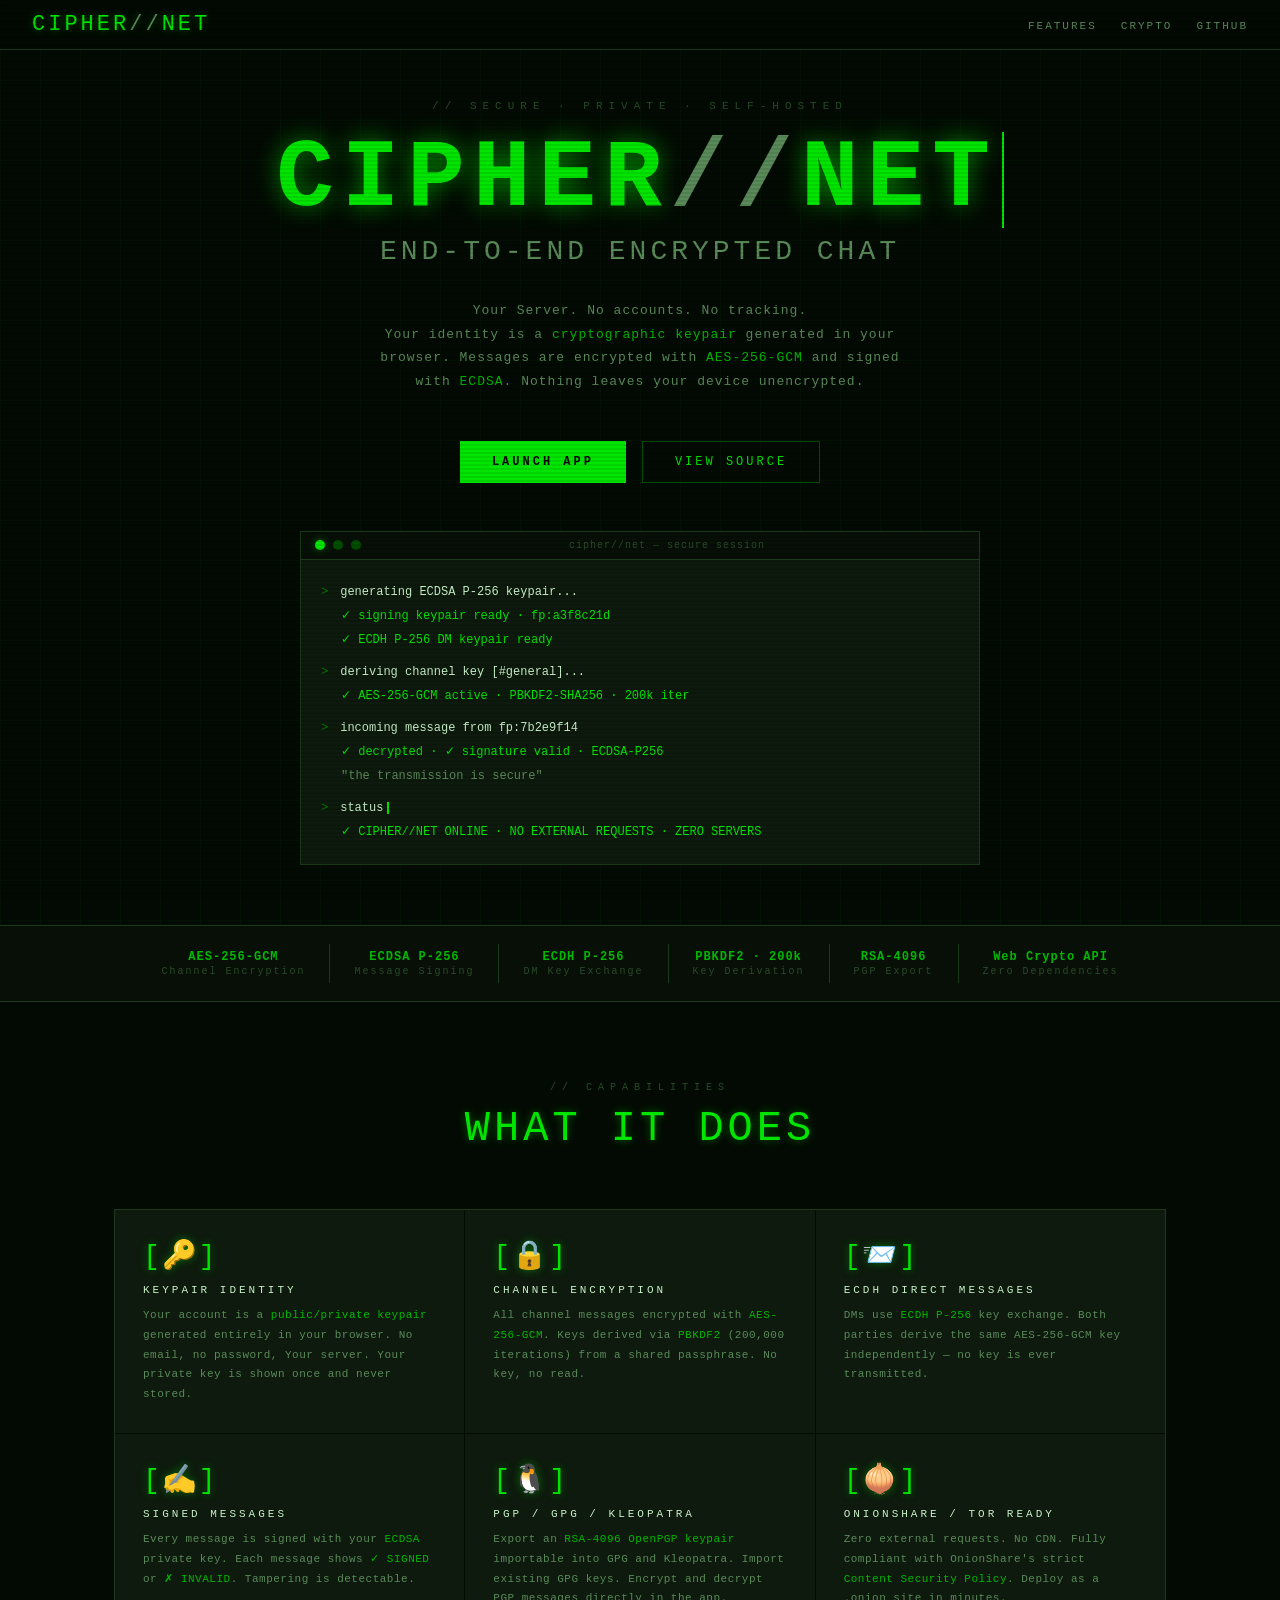
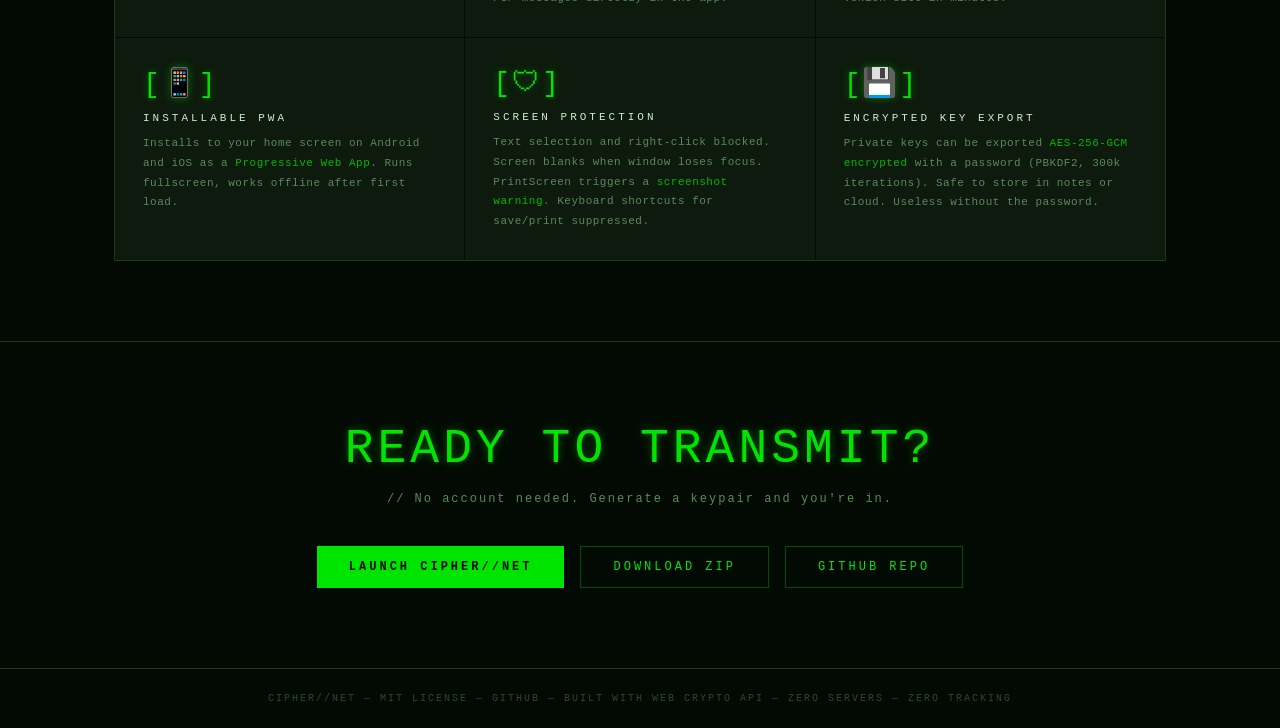
==== commit 24ff3d11: "Update index.html" ====
--- a/index.html
+++ b/index.html
@@ -3,9 +3,9 @@
 <head>
 <meta charset="UTF-8">
 <meta name="viewport" content="width=device-width, initial-scale=1.0">
-<meta name="description" content="CIPHER//NET — self-hosted end-to-end encrypted chat. No servers, no accounts, no tracking. AES-256-GCM, ECDSA, ECDH, PGP compatible.">
+<meta name="description" content="CIPHER//NET — self-hosted end-to-end encrypted chat. your server, no accounts, no tracking. AES-256-GCM, ECDSA, ECDH, PGP compatible.">
 <meta property="og:title" content="CIPHER//NET">
-<meta property="og:description" content="End-to-end encrypted chat. No servers. No accounts. Just keys.">
+<meta property="og:description" content="End-to-end encrypted chat. Your Server. No accounts. Just keys.">
 <meta property="og:type" content="website">
 <title>CIPHER//NET</title>
 <style>
@@ -473,7 +473,7 @@
   <h1 class="hero-title">CIPHER<span>//</span>NET<span class="cursor"></span></h1>
   <div class="hero-sub">END-TO-END ENCRYPTED CHAT</div>
   <p class="hero-desc">
-    No servers. No accounts. No tracking.<br>
+    Your Server. No accounts. No tracking.<br>
     Your identity is a <em>cryptographic keypair</em> generated in your browser.
     Messages are encrypted with <em>AES-256-GCM</em> and signed with <em>ECDSA</em>.
     Nothing leaves your device unencrypted.
@@ -535,7 +535,7 @@
       <div class="feature-title">Keypair Identity</div>
       <div class="feature-desc">
         Your account is a <em>public/private keypair</em> generated entirely in your browser.
-        No email, no password, no server. Your private key is shown once and never stored.
+        No email, no password, Your server. Your private key is shown once and never stored.
       </div>
     </div>
 
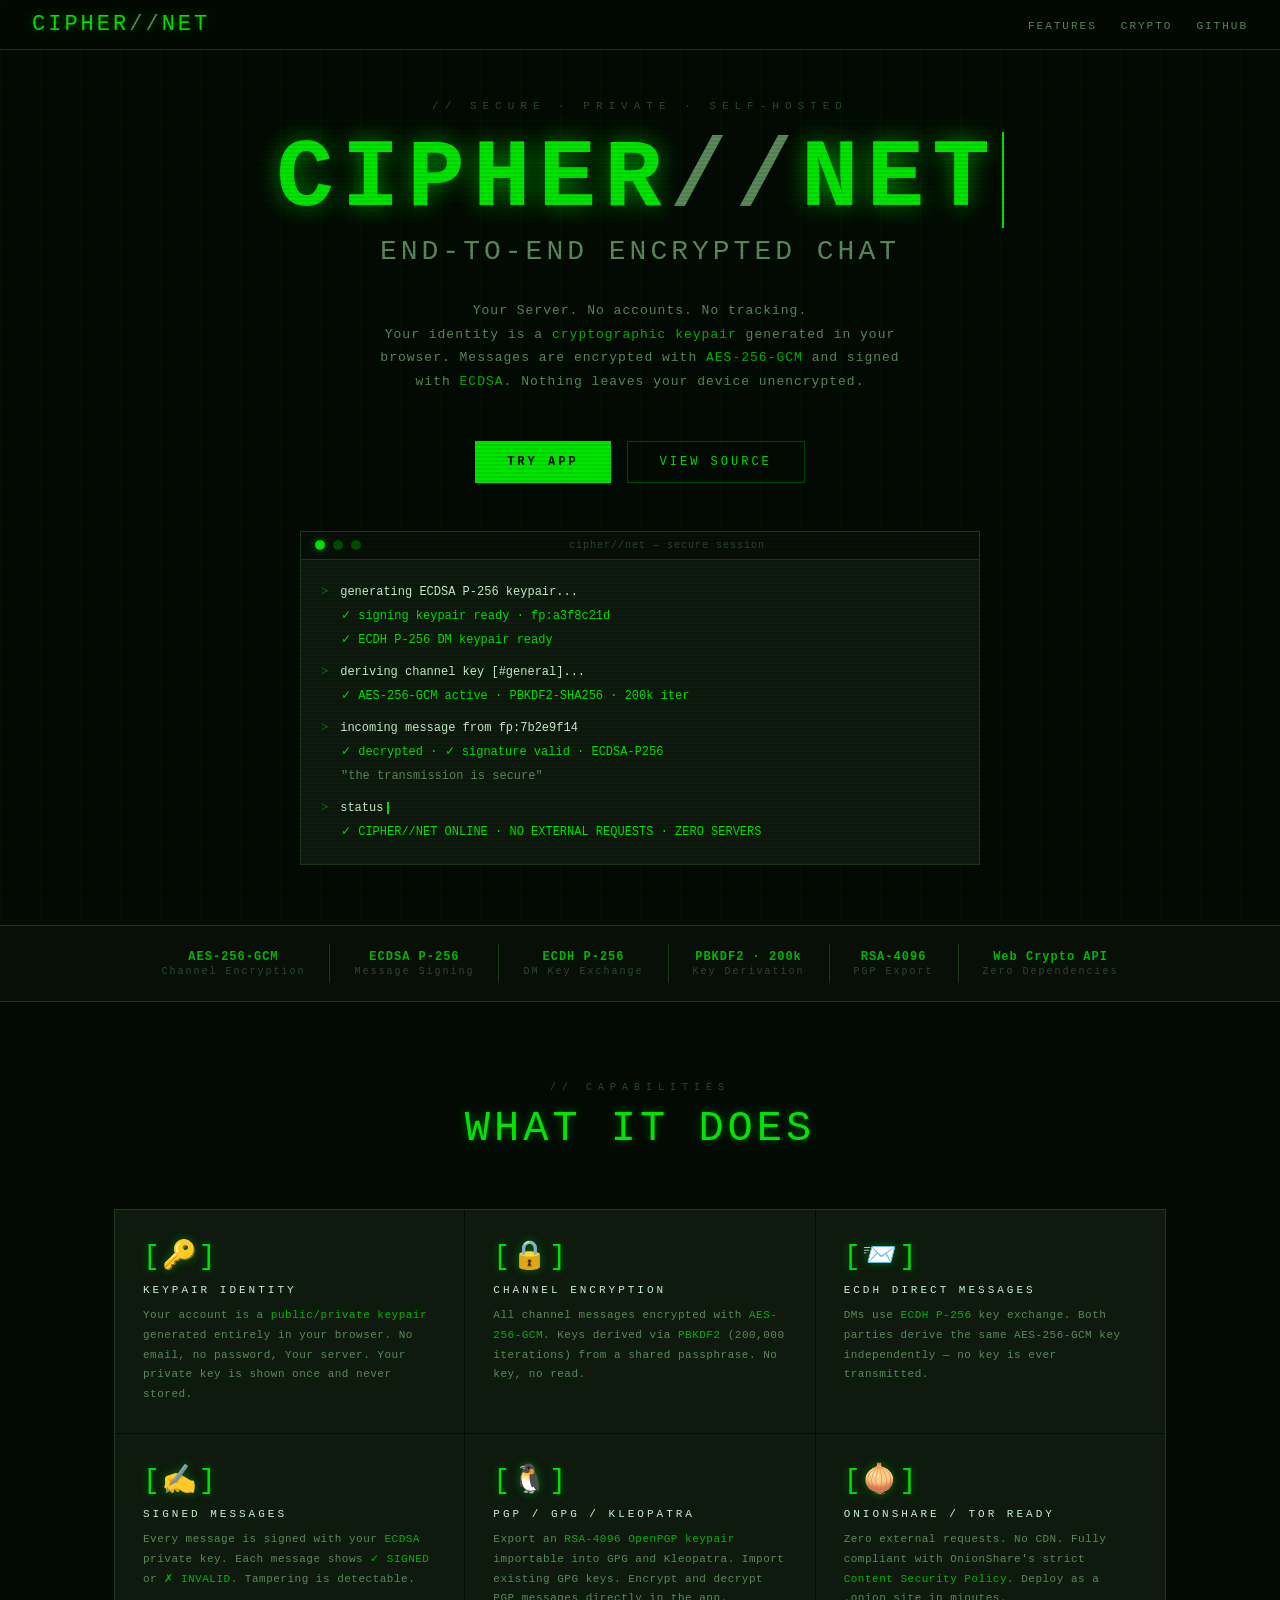
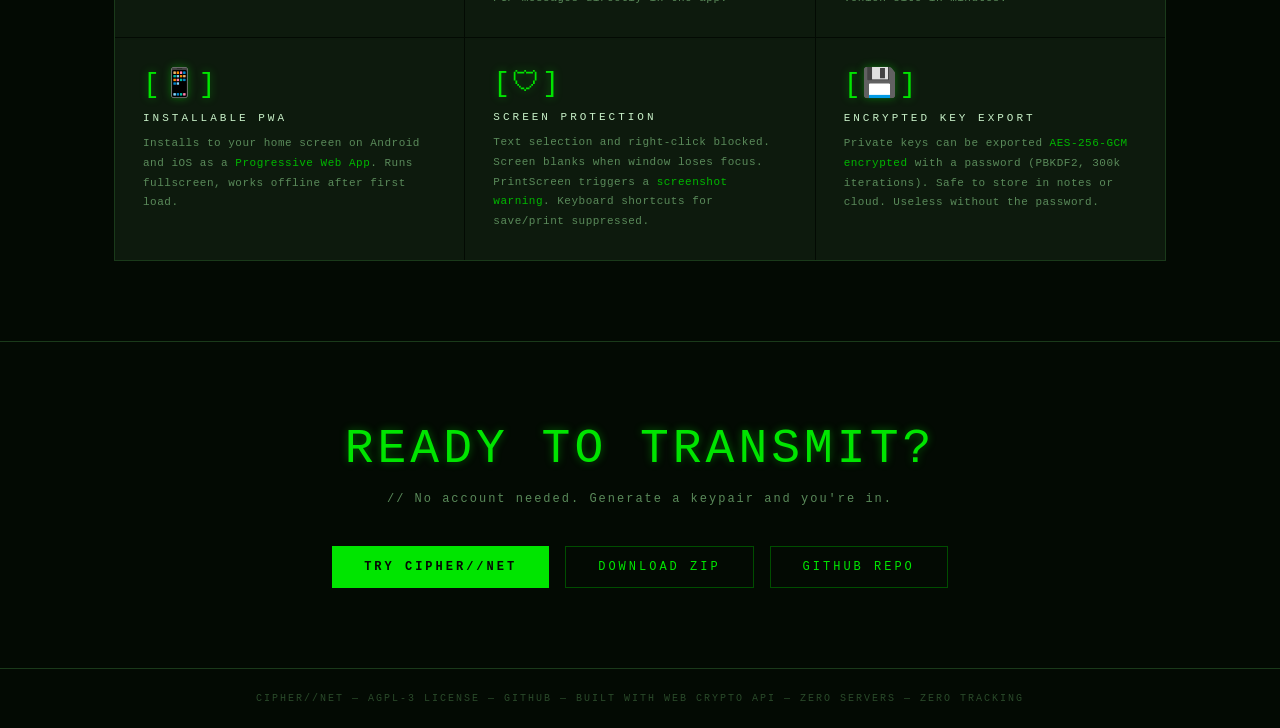
==== commit 1dcfd90b: "Update index.html" ====
--- a/index.html
+++ b/index.html
@@ -479,7 +479,7 @@
     Nothing leaves your device unencrypted.
   </p>
   <div class="hero-btns">
-    <a class="btn-primary" href="app/index.html">LAUNCH APP</a>
+    <a class="btn-primary" href="app/index.html">Try APP</a>
     <a class="btn-outline" href="https://github.com/retiredroca/AnonyChat" target="_blank" rel="noopener">VIEW SOURCE</a>
   </div>
 
@@ -622,7 +622,7 @@
   <div class="cta-title">READY TO TRANSMIT?</div>
   <div class="cta-sub">// No account needed. Generate a keypair and you&apos;re in.</div>
   <div class="cta-btns">
-    <a class="btn-primary" href="app/index.html">LAUNCH CIPHER//NET</a>
+    <a class="btn-primary" href="app/index.html">Try CIPHER//NET</a>
     <a class="btn-outline" href="https://github.com/retiredroca/AnonyChat/archive/refs/heads/main.zip">DOWNLOAD ZIP</a>
     <a class="btn-outline" href="https://github.com/retiredroca/AnonyChat" target="_blank" rel="noopener">GITHUB REPO</a>
   </div>
@@ -630,7 +630,7 @@
 
 <!-- FOOTER -->
 <footer>
-  <span>CIPHER//NET &mdash; MIT LICENSE &mdash; </span>
+  <span>CIPHER//NET &mdash; AGPL-3 LICENSE &mdash; </span>
   <a href="https://github.com/retiredroca/AnonyChat" target="_blank" rel="noopener">GITHUB</a>
   <span> &mdash; BUILT WITH WEB CRYPTO API &mdash; ZERO SERVERS &mdash; ZERO TRACKING</span>
 </footer>
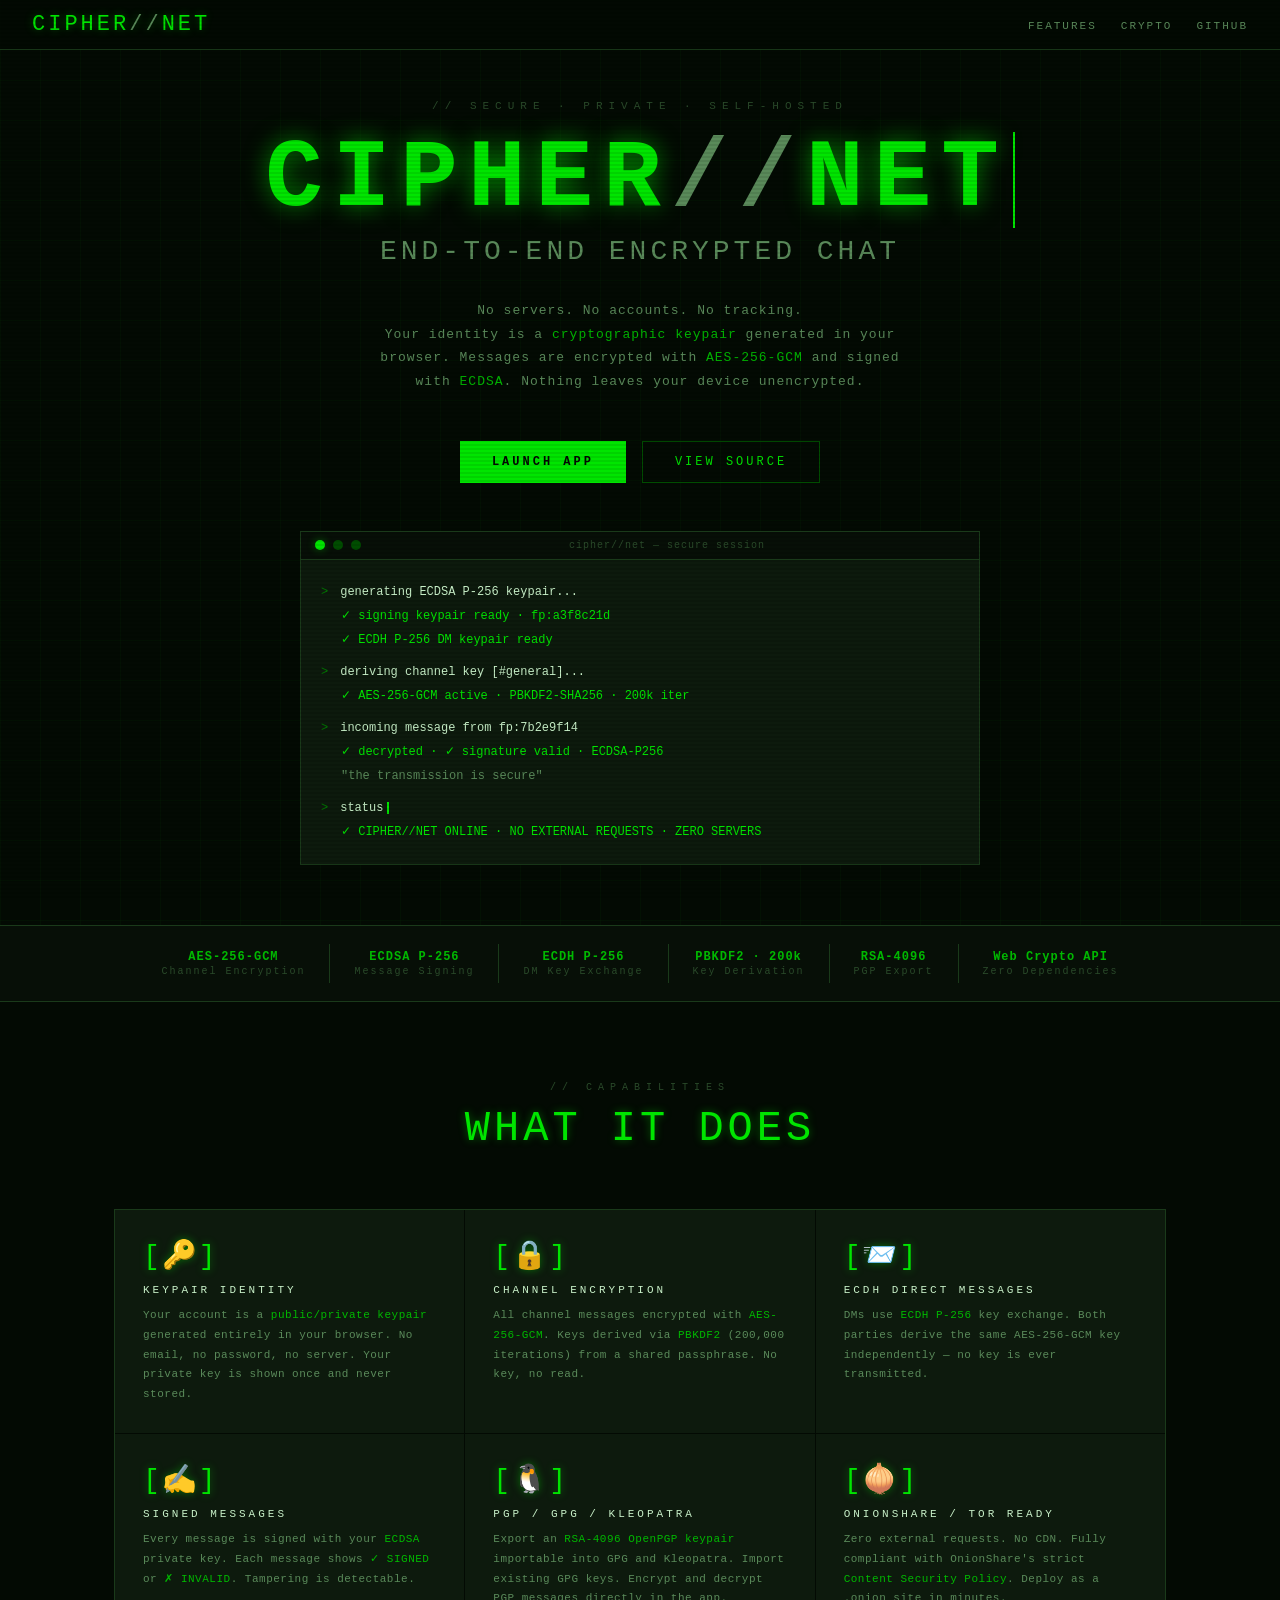
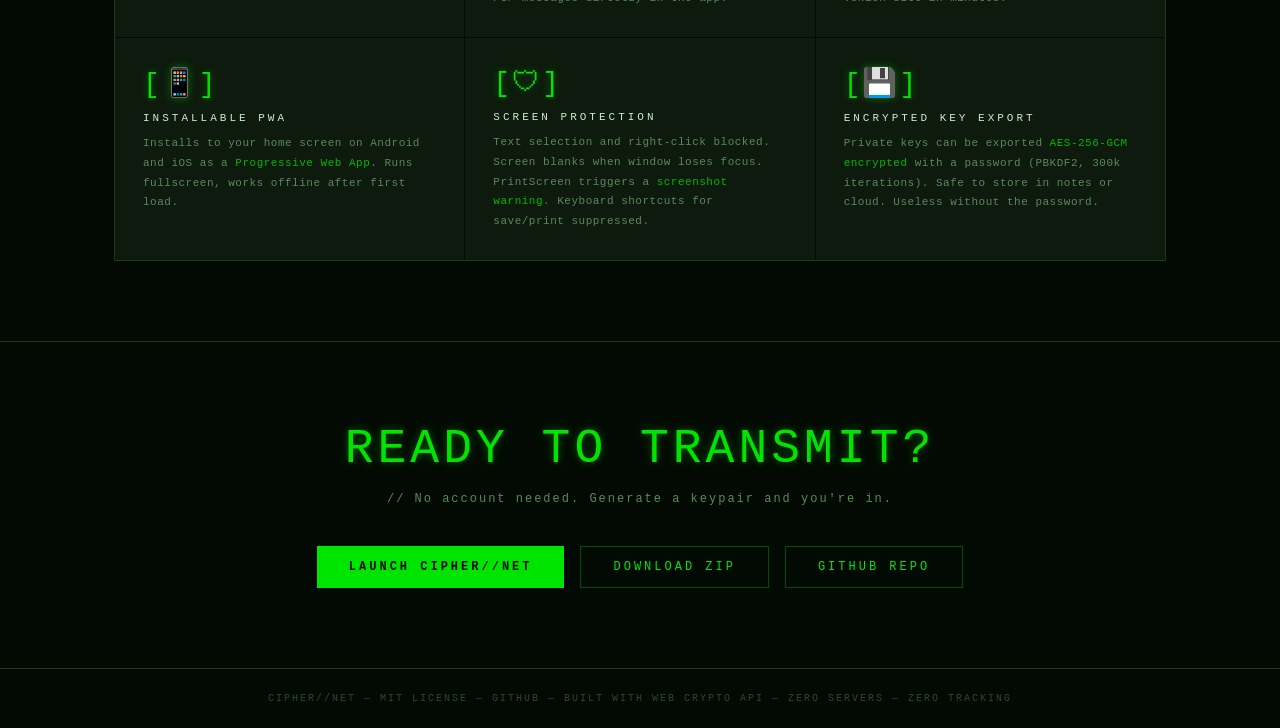
==== commit 3423ca8a: "fixed pages display on mobile devices" ====
--- a/index.html
+++ b/index.html
@@ -3,9 +3,9 @@
 <head>
 <meta charset="UTF-8">
 <meta name="viewport" content="width=device-width, initial-scale=1.0">
-<meta name="description" content="CIPHER//NET — self-hosted end-to-end encrypted chat. your server, no accounts, no tracking. AES-256-GCM, ECDSA, ECDH, PGP compatible.">
+<meta name="description" content="CIPHER//NET — self-hosted end-to-end encrypted chat. No servers, no accounts, no tracking. AES-256-GCM, ECDSA, ECDH, PGP compatible.">
 <meta property="og:title" content="CIPHER//NET">
-<meta property="og:description" content="End-to-end encrypted chat. Your Server. No accounts. Just keys.">
+<meta property="og:description" content="End-to-end encrypted chat. No servers. No accounts. Just keys.">
 <meta property="og:type" content="website">
 <title>CIPHER//NET</title>
 <style>
@@ -131,33 +131,40 @@
 }
 
 .hero-eyebrow {
-  font-size: 11px;
-  letter-spacing: 6px;
+  font-size: clamp(8px, 2vw, 11px);
+  letter-spacing: clamp(2px, 1vw, 6px);
   color: var(--text-faint);
   margin-bottom: 20px;
   text-transform: uppercase;
+  white-space: nowrap;
 }
 
 .hero-title {
   font-family: var(--display);
-  font-size: clamp(52px, 10vw, 96px);
+  /* Scale fluidly: 8vw hits ~31px on 390px phone, 96px on 1200px desktop */
+  font-size: clamp(32px, 8vw, 96px);
   color: var(--green);
   text-shadow: var(--glow-strong);
-  letter-spacing: 8px;
+  /* Scale letter-spacing with font size so it never overflows */
+  letter-spacing: clamp(2px, 1.2vw, 10px);
   line-height: 1;
   margin-bottom: 8px;
   position: relative;
   z-index: 1;
+  /* Prevent overflow on any screen */
+  white-space: nowrap;
+  max-width: 100%;
 }
 
 .hero-title span { color: var(--text-dim); text-shadow: none; }
 
 .hero-sub {
   font-family: var(--display);
-  font-size: clamp(18px, 3vw, 28px);
+  font-size: clamp(14px, 3.5vw, 28px);
   color: var(--text-dim);
-  letter-spacing: 4px;
+  letter-spacing: clamp(1px, 0.8vw, 4px);
   margin-bottom: 32px;
+  white-space: nowrap;
 }
 
 .hero-desc {
@@ -446,12 +453,53 @@
 footer a { color: var(--text-faint); text-decoration: none; }
 footer a:hover { color: var(--green); }
 
+/* ── Prevent horizontal overflow globally ── */
+html, body {
+  max-width: 100%;
+  overflow-x: hidden;
+}
+
 /* ── Responsive ── */
-@media (max-width: 600px) {
-  nav { padding: 12px 16px; }
-  .nav-links { gap: 16px; }
-  .spec-item { border-right: none; border-bottom: 1px solid var(--border); width: 100%; }
+@media (max-width: 700px) {
+  /* Nav — hide links, just show logo */
+  nav { padding: 10px 16px; }
+  .nav-links { display: none; }
+
+  /* Hero */
+  .hero { padding: 80px 16px 40px; }
+  .hero-desc  { font-size: 12px; }
+  .hero-btns  { flex-direction: column; align-items: center; width: 100%; }
+  .btn-primary, .btn-outline { width: 100%; max-width: 320px; text-align: center; }
+
+  /* Terminal — constrain width and shrink text */
+  .terminal-wrap { margin-top: 32px; }
+  .terminal-body { padding: 12px; font-size: 10px; overflow-x: auto; }
+  .t-line        { white-space: nowrap; }
+
+  /* Spec bar — stack vertically */
+  .spec-bar   { flex-direction: column; align-items: stretch; padding: 0; }
+  .spec-item  {
+    border-right: none;
+    border-bottom: 1px solid var(--border);
+    padding: 12px 16px;
+    display: flex;
+    align-items: center;
+    gap: 12px;
+  }
   .spec-item:last-child { border-bottom: none; }
+  .spec-item strong { display: inline; margin-bottom: 0; margin-right: 4px; }
+
+  /* Features */
+  .features { padding: 48px 16px; }
+  .features-grid { grid-template-columns: 1fr; }
+  .feature-card { padding: 20px 16px; }
+
+  /* CTA */
+  .cta { padding: 48px 16px; }
+  .cta-btns { flex-direction: column; align-items: center; width: 100%; }
+
+  /* Footer */
+  footer { font-size: 9px; padding: 16px; word-break: break-word; }
 }
 </style>
 </head>
@@ -473,13 +521,13 @@
   <h1 class="hero-title">CIPHER<span>//</span>NET<span class="cursor"></span></h1>
   <div class="hero-sub">END-TO-END ENCRYPTED CHAT</div>
   <p class="hero-desc">
-    Your Server. No accounts. No tracking.<br>
+    No servers. No accounts. No tracking.<br>
     Your identity is a <em>cryptographic keypair</em> generated in your browser.
     Messages are encrypted with <em>AES-256-GCM</em> and signed with <em>ECDSA</em>.
     Nothing leaves your device unencrypted.
   </p>
   <div class="hero-btns">
-    <a class="btn-primary" href="app/index.html">Try APP</a>
+    <a class="btn-primary" href="app/index.html">LAUNCH APP</a>
     <a class="btn-outline" href="https://github.com/retiredroca/AnonyChat" target="_blank" rel="noopener">VIEW SOURCE</a>
   </div>
 
@@ -535,7 +583,7 @@
       <div class="feature-title">Keypair Identity</div>
       <div class="feature-desc">
         Your account is a <em>public/private keypair</em> generated entirely in your browser.
-        No email, no password, Your server. Your private key is shown once and never stored.
+        No email, no password, no server. Your private key is shown once and never stored.
       </div>
     </div>
 
@@ -622,7 +670,7 @@
   <div class="cta-title">READY TO TRANSMIT?</div>
   <div class="cta-sub">// No account needed. Generate a keypair and you&apos;re in.</div>
   <div class="cta-btns">
-    <a class="btn-primary" href="app/index.html">Try CIPHER//NET</a>
+    <a class="btn-primary" href="app/index.html">LAUNCH CIPHER//NET</a>
     <a class="btn-outline" href="https://github.com/retiredroca/AnonyChat/archive/refs/heads/main.zip">DOWNLOAD ZIP</a>
     <a class="btn-outline" href="https://github.com/retiredroca/AnonyChat" target="_blank" rel="noopener">GITHUB REPO</a>
   </div>
@@ -630,7 +678,7 @@
 
 <!-- FOOTER -->
 <footer>
-  <span>CIPHER//NET &mdash; AGPL-3 LICENSE &mdash; </span>
+  <span>CIPHER//NET &mdash; MIT LICENSE &mdash; </span>
   <a href="https://github.com/retiredroca/AnonyChat" target="_blank" rel="noopener">GITHUB</a>
   <span> &mdash; BUILT WITH WEB CRYPTO API &mdash; ZERO SERVERS &mdash; ZERO TRACKING</span>
 </footer>
